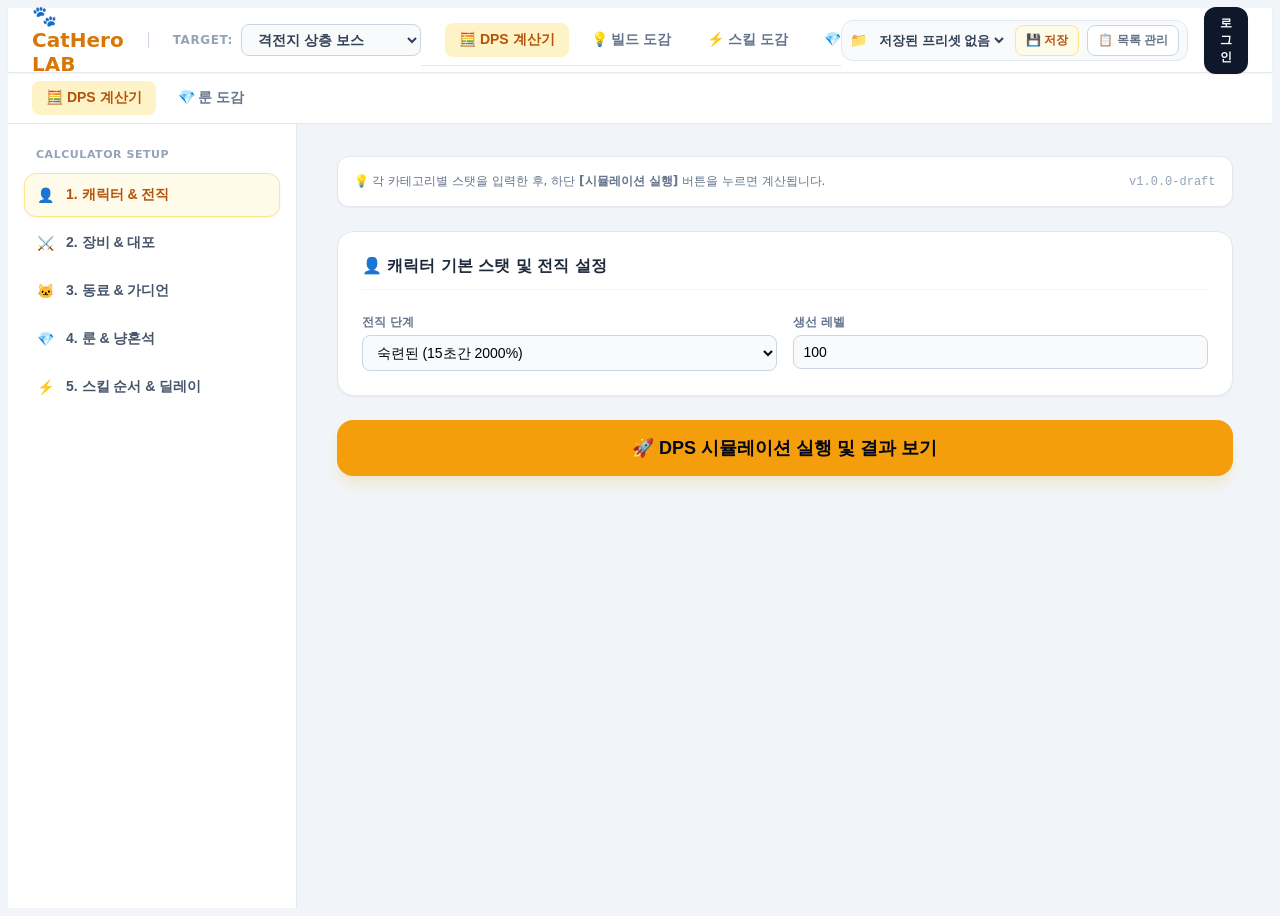
==== main.html @ ec3896c7 "first commit" ====
<!DOCTYPE html>
<html lang="ko">

<head>
    <meta charset="UTF-8">
    <meta name="viewport" content="width=device-width, initial-scale=1.0">
    <title>CatHero LAB - DPS & Build Calculator</title>

    <!-- 외부 커스텀 CSS 연결 -->
    <link rel="stylesheet" href="css/main.css">
</head>

<body class="app-container">

    <!-- 1. 상단 헤더 (Header) -->
    <header class="header">
        <div class="logo-group">
            <div class="logo">
                🐾 CatHero LAB
            </div>
            <div class="divider"></div>

            <!-- 타깃 콘텐츠 글로벌 선택 -->
            <div class="target-select-group">
                <label for="global-target" class="target-label">Target:</label>
                <select id="global-target" class="target-select">
            <option value="upper_boss">격전지 상층 보스</option>
            <option value="cthulhu">길드전 크툴루 레이드</option>
            <option value="nocturne">녹턴의 시험</option>
            <option value="blood_nocturne">블러드녹턴 레이드</option>
            <option value="arena">아레나 (PVP)</option>
          </select>
            </div>
        </div>

        <!-- 상단 정보 페이지 탭 네비게이션 -->
        <nav class="info-nav-bar">
            <button class="info-nav-btn active" onclick="switchMainView('calculator')">🧮 DPS 계산기</button>
            <button class="info-nav-btn" onclick="switchMainView('builds')">💡 빌드
          도감</button>
            <button class="info-nav-btn" onclick="switchMainView('skills')">⚡ 스킬
          도감</button>
            <button class="info-nav-btn" onclick="switchMainView('runes')">💎 룬
          도감</button>
            <button class="info-nav-btn" onclick="switchMainView('contents')">⚔️ 콘텐츠
          공략</button>
        </nav>

        <!-- 헤더 우측 메뉴 (프리셋 퀵 컨트롤러 & 로그인) -->
        <div class="header-user-menu">
            <div class="preset-controller">
                <span class="preset-icon">📁</span>
                <select id="preset-quick-select" class="preset-select" onchange="applyPreset(this.value)">
            <!-- js/preset.js에 의해 동적으로 채워집니다 -->
          </select>

                <button type="button" class="btn-preset-action btn-preset-save" onclick="saveCurrentPreset()" title="현재 세팅을 선택된 슬롯에 덮어쓰기">
            💾 저장
          </button>
                <button type="button" class="btn-preset-action btn-preset-manage" onclick="togglePresetModal(true)" title="프리셋 목록 및 추가/삭제 관리">
            📋 목록 관리
          </button>
            </div>

            <button type="button" class="btn-login">로그인</button>
        </div>
    </header>

    <!-- 상단 메인 뷰 전환 탭 (헤더 바로 아래 추가) -->
    <nav class="info-nav-bar">
        <button type="button" id="gnb-calculator" class="info-nav-btn active" onclick="switchMainView('calculator')">
        🧮 DPS 계산기
      </button>
        <button type="button" id="gnb-runes" class="info-nav-btn" onclick="switchMainView('runes')">
        💎 룬 도감
      </button>
        <!-- 추후 스킬, 빌드 도감 등 추가 영역 -->
    </nav>

    <!-- 메인 레이아웃 (사이드바 + 콘텐츠) -->
    <div class="main-wrapper">

        <!-- 2. 좌측 사이드바 (Sidebar Menu) -->
        <aside class="sidebar">
            <div class="sidebar-title">Calculator Setup</div>

            <button onclick="switchTab('tab-character')" id="btn-tab-character" class="tab-btn active">
          <span>👤</span> 1. 캐릭터 & 전직
        </button>

            <button onclick="switchTab('tab-equipment')" id="btn-tab-equipment" class="tab-btn">
          <span>⚔️</span> 2. 장비 & 대포
        </button>

            <button onclick="switchTab('tab-companions')" id="btn-tab-companions" class="tab-btn">
          <span>🐱</span> 3. 동료 & 가디언
        </button>

            <button onclick="switchTab('tab-runes')" id="btn-tab-runes" class="tab-btn">
          <span>💎</span> 4. 룬 & 냥혼석
        </button>

            <button onclick="switchTab('tab-skills')" id="btn-tab-skills" class="tab-btn">
          <span>⚡</span> 5. 스킬 순서 & 딜레이
        </button>
        </aside>

        <!-- 3. 메인 작업 영역 (Main Content Area) -->
        <main class="content-area">
            <div class="content-container">

                <!-- 안내 문구 카드 -->
                <div class="info-card">
                    <span>💡 각 카테고리별 스탯을 입력한 후, 하단 <b>[시뮬레이션 실행]</b> 버튼을 누르면
              계산됩니다.</span>
                    <span class="info-version">v1.0.0-draft</span>
                </div>

                <!-- TAB 1: 캐릭터 & 전직 -->
                <section id="tab-character" class="tab-content">
                    <h2 class="section-title">
                        👤 캐릭터 기본 스탯 및 전직 설정
                    </h2>
                    <div class="form-grid">
                        <div>
                            <label class="form-label">전직 단계</label>
                            <select class="form-select">
                  <option value="novice">견습 (2초간 500%)</option>
                  <option value="normal">일반 (3초간 2000%)</option>
                  <option value="expert" selected>숙련된 (15초간 2000%)</option>
                </select>
                        </div>
                        <div>
                            <label class="form-label">생선 레벨</label>
                            <input type="number" value="100" class="form-input">
                        </div>
                    </div>
                </section>

                <!-- TAB 2: 장비 & 대포 (초기 숨김) -->
                <section id="tab-equipment" class="tab-content hidden">
                    <h2 class="section-title">
                        ⚔️ 장비 및 대포 세팅
                    </h2>
                    <div class="form-grid">
                        <div>
                            <label class="form-label">장착 대포 등급</label>
                            <select class="form-select">
                  <option value="mythic">신화 (+505%공격력 증폭)</option>
                  <option value="legend">전설 (+106%공격력 증폭)</option>
                  <option value="epic">에픽 (+41%공격력 증폭)</option>
                </select>
                        </div>
                        <div>
                            <label class="form-label">대포 서브옵션 3줄</label>
                            <input type="text" placeholder="예: 생선제작레벨, 동료피해" class="form-input">
                        </div>
                    </div>
                </section>

                <!-- TAB 3: 동료 & 가디언 (초기 숨김) -->
                <section id="tab-companions" class="tab-content hidden">
                    <h2 class="section-title">
                        🐱 동료, 탈것 및 가디언
                    </h2>
                    <p class="placeholder-text">동료 캐릭터 성급 및 가디언 버프 옵션 입력 창입니다.</p>
                </section>

                <!-- TAB 4: 룬 & 냥혼석 (초기 숨김) -->
                <section id="tab-runes" class="tab-content hidden">
                    <h2 class="section-title">
                        💎 메인/서브 룬 및 냥혼석
                    </h2>
                    <p class="placeholder-text">냥혼석 강점(1~10강) 및 슬롯별 스킬 옵션 설정 영역입니다.</p>
                </section>

                <!-- TAB 5: 스킬 순서 & 딜레이 (초기 숨김) -->
                <section id="tab-skills" class="tab-content hidden">
                    <h2 class="section-title">
                        ⚡ 스킬 순서 및 자동 스킬 딜레이
                    </h2>
                    <p class="placeholder-text">스킬 발동 순서 및 자동 스킬 딜레이(초) 설정 영역입니다.</p>
                </section>

                <!-- TAB: 룬 도감 (기존 tab-content들과 같은 위치에 추가) -->
                <section id="view-runes" class="tab-content hidden">
                    <div class="db-header">
                        <h2 class="section-title">💎 룬 도감 (Rune Database)</h2>
                        <p class="placeholder-text">메인/서브 룬의 등급별 효과 및 빌드별 추천 룬 정보를 확인하세요.
                        </p>
                    </div>

                    <!-- 룬 필터 컨트롤러 -->
                    <div class="db-filter-bar">
                        <!-- 메인/서브 구분 필터 -->
                        <div class="filter-group">
                            <button class="filter-btn active" onclick="filterRunes('type', 'all')">전체</button>
                            <button class="filter-btn" onclick="filterRunes('type', 'main')">메인 룬</button>
                            <button class="filter-btn" onclick="filterRunes('type', 'sub')">서브 룬</button>
                        </div>

                        <!-- 등급 필터 (커먼 ~ 초월) -->
                        <div class="filter-group">
                            <select id="rune-grade-filter" class="form-select" style="width: auto;" onchange="filterRunes('grade', this.value)">
                  <option value="all">모든 등급 보기</option>
                  <option value="common">커먼 (Common)</option>
                  <option value="uncommon">언커먼 (Uncommon)</option>
                  <option value="rare">레어 (Rare)</option>
                  <option value="epic">에픽 (Epic)</option>
                  <option value="legend">전설 (Legend)</option>
                  <option value="mythic">신화 (Mythic)</option>
                  <option value="transcendent">초월 (Transcendent)</option>
                </select>
                        </div>
                    </div>

                    <!-- 룬 카드 리스트 출력 영역 -->
                    <div id="rune-card-grid" class="rune-grid">
                        <!-- js/rune-db.js에 의해 동적으로 렌더링됩니다 -->
                    </div>
                </section>

                <!-- 하단 대형 시뮬레이션 버튼 -->
                <button class="btn-submit">
            🚀 DPS 시뮬레이션 실행 및 결과 보기
          </button>

            </div>
        </main>
    </div>

    <!-- 프리셋 목록 관리 모달 -->
    <div id="preset-modal" class="modal-backdrop hidden" onclick="if(event.target === this) togglePresetModal(false)">
        <div class="modal-card">
            <div class="modal-header">
                <h3 class="modal-title">📋 프리셋 목록 관리</h3>
                <button type="button" class="modal-close-btn" onclick="togglePresetModal(false)">✕</button>
            </div>

            <!-- 신규 프리셋 생성 입력바 -->
            <div class="preset-add-bar">
                <input type="text" id="preset-new-name" class="form-input" placeholder="새 프리셋 이름 입력 (예: PVP 전용)" />
                <button type="button" class="btn-preset-action btn-preset-save" onclick="createNewPresetFromInput()">
            ➕ 새 프리셋 추가
          </button>
            </div>

            <div class="modal-divider"></div>

            <!-- 프리셋 리스트 영역 -->
            <div id="preset-modal-list" class="preset-list"></div>
        </div>
    </div>

    <!-- 외부 자바스크립트 연결 -->
    <script src="js/main.js"></script>
    <script src="js/preset.js"></script>
</body>

</html>
---- css/main.css ----
@charset "UTF-8";

/* ==========================================================================
   1. 기본 설정 및 스크롤바
   ========================================================================== */
::-webkit-scrollbar {
  width: 6px;
}

::-webkit-scrollbar-thumb {
  background: #cbd5e1;
  border-radius: 4px;
}

.app-container {
  background-color: #f1f5f9;
  color: #1e293b;
  min-height: 100vh;
  display: flex;
  flex-direction: column;
  font-family: ui-sans-serif, system-ui, sans-serif;
  -webkit-font-smoothing: antialiased;
}

/* ==========================================================================
   2. 레이아웃 & 헤더 (Header)
   ========================================================================== */
.header {
  height: 4rem;
  background-color: #ffffff;
  border-bottom: 1px solid #e2e8f0;
  padding-left: 1.5rem;
  padding-right: 1.5rem;
  display: flex;
  align-items: center;
  justify-content: space-between;
  position: sticky;
  top: 0;
  z-index: 20;
  box-shadow: 0 1px 2px 0 rgba(0, 0, 0, 0.05);
}

.logo-group {
  display: flex;
  align-items: center;
  gap: 1.5rem;
}

.logo {
  font-size: 1.25rem;
  font-weight: 900;
  color: #d97706;
  display: flex;
  align-items: center;
  gap: 0.5rem;
  cursor: pointer;
}

.divider {
  height: 1rem;
  width: 1px;
  background-color: #cbd5e1;
}

.target-select-group {
  display: flex;
  align-items: center;
  gap: 0.5rem;
}

.target-label {
  font-size: 0.75rem;
  font-weight: 700;
  color: #94a3b8;
  text-transform: uppercase;
  letter-spacing: 0.05em;
}

.target-select {
  background-color: #f8fafc;
  border: 1px solid #cbd5e1;
  color: #334155;
  font-size: 0.875rem;
  font-weight: 600;
  border-radius: 0.5rem;
  padding: 0.375rem 0.75rem;
  outline: none;
}

.target-select:focus {
  box-shadow: 0 0 0 2px #f59e0b;
}

.header-user-menu {
  display: flex;
  align-items: center;
  gap: 1rem;
  font-size: 0.875rem;
  font-weight: 500;
}

.btn-login {
  background-color: #0f172a;
  color: #ffffff;
  padding: 0.5rem 1rem;
  border-radius: 0.75rem;
  font-size: 0.75rem;
  font-weight: 700;
  box-shadow: 0 1px 2px 0 rgba(0, 0, 0, 0.05);
  transition: background-color 0.15s ease;
  border: none;
  cursor: pointer;
}

.btn-login:hover {
  background-color: #1e293b;
}

/* ==========================================================================
   3. 프리셋 컨트롤러 & 모달 스타일
   ========================================================================== */
.preset-controller {
  display: flex;
  align-items: center;
  gap: 0.5rem;
  background-color: #f8fafc;
  padding: 0.25rem 0.5rem;
  border-radius: 0.75rem;
  border: 1px solid #e2e8f0;
}

.preset-icon {
  font-size: 0.875rem;
}

.preset-select {
  background: transparent;
  border: none;
  font-size: 0.8125rem;
  font-weight: 700;
  color: #334155;
  outline: none;
  cursor: pointer;
}

.btn-preset-action {
  display: flex;
  align-items: center;
  justify-content: center;
  padding: 0.375rem 0.625rem;
  border-radius: 0.5rem;
  font-size: 0.75rem;
  font-weight: 700;
  border: none;
  cursor: pointer;
  transition: all 0.15s ease;
  white-space: nowrap;
}

.btn-preset-save {
  background-color: #fffbeb;
  color: #b45309;
  border: 1px solid #fde68a;
}

.btn-preset-save:hover {
  background-color: #fef3c7;
}

.btn-preset-manage {
  background-color: #ffffff;
  color: #64748b;
  border: 1px solid #cbd5e1;
}

.btn-preset-manage:hover {
  background-color: #f1f5f9;
  color: #0f172a;
}

.modal-backdrop {
  position: fixed;
  inset: 0;
  background-color: rgba(15, 23, 42, 0.5);
  backdrop-filter: blur(4px);
  display: flex;
  align-items: center;
  justify-content: center;
  z-index: 50;
}

.modal-backdrop.hidden {
  display: none !important;
}

.modal-card {
  background-color: #ffffff;
  border-radius: 1.25rem;
  padding: 1.5rem;
  width: 100%;
  max-width: 28rem;
  box-shadow: 0 20px 25px -5px rgba(0, 0, 0, 0.1);
  display: flex;
  flex-direction: column;
  gap: 1rem;
}

.modal-header {
  display: flex;
  justify-content: space-between;
  align-items: center;
}

.modal-title {
  font-size: 1.125rem;
  font-weight: 800;
  color: #0f172a;
  margin: 0;
}

.modal-close-btn {
  background: none;
  border: none;
  font-size: 1.25rem;
  cursor: pointer;
  color: #64748b;
}

.modal-close-btn:hover {
  color: #0f172a;
}

.preset-add-bar {
  display: flex;
  gap: 0.5rem;
  align-items: center;
}

.modal-divider {
  height: 1px;
  background-color: #e2e8f0;
}

.preset-list {
  display: flex;
  flex-direction: column;
  gap: 0.5rem;
  max-height: 18rem;
  overflow-y: auto;
}

.preset-item {
  display: flex;
  align-items: center;
  justify-content: space-between;
  padding: 0.75rem 1rem;
  background-color: #f8fafc;
  border: 1px solid #e2e8f0;
  border-radius: 0.75rem;
  transition: border-color 0.15s ease;
}

.preset-item:hover {
  border-color: #f59e0b;
}

.preset-item-info {
  display: flex;
  flex-direction: column;
}

.preset-item-name {
  font-size: 0.875rem;
  font-weight: 700;
  color: #1e293b;
}

.preset-item-date {
  font-size: 0.6875rem;
  color: #94a3b8;
}

/* ==========================================================================
   4. 메인 바디 & 사이드바 (Sidebar)
   ========================================================================== */
.main-wrapper {
  display: flex;
  flex: 1 1 0%;
}

.sidebar {
  width: 16rem;
  background-color: #ffffff;
  border-right: 1px solid #e2e8f0;
  padding: 1rem;
  display: flex;
  flex-direction: column;
  gap: 0.25rem;
  flex-shrink: 0;
}

.sidebar-title {
  font-size: 11px;
  font-weight: 700;
  color: #94a3b8;
  padding-left: 0.75rem;
  padding-right: 0.75rem;
  margin-top: 0.5rem;
  margin-bottom: 0.5rem;
  text-transform: uppercase;
  letter-spacing: 0.05em;
}

.tab-btn {
  display: flex;
  align-items: center;
  gap: 0.75rem;
  padding: 0.75rem;
  border-radius: 0.75rem;
  font-weight: 600;
  font-size: 0.875rem;
  transition: all 0.15s ease;
  color: #475569;
  text-align: left;
  background: none;
  border: 1px solid transparent;
  cursor: pointer;
}

.tab-btn:hover {
  background-color: #f8fafc;
  color: #0f172a;
}

.tab-btn.active {
  background-color: #fffbeb;
  color: #b45309;
  border: 1px solid #fde68a;
  box-shadow: 0 1px 2px 0 rgba(0, 0, 0, 0.05);
}

/* ==========================================================================
   5. 메인 콘텐츠 영역 (Main Content)
   ========================================================================== */
.content-area {
  flex: 1 1 0%;
  padding: 2rem;
  overflow-y: auto;
}

.content-container {
  max-width: 56rem;
  margin-left: auto;
  margin-right: auto;
  display: flex;
  flex-direction: column;
  gap: 1.5rem;
}

.info-card {
  background-color: #ffffff;
  padding: 1rem;
  border-radius: 0.75rem;
  border: 1px solid #e2e8f0;
  box-shadow: 0 1px 2px 0 rgba(0, 0, 0, 0.05);
  font-size: 0.75rem;
  color: #64748b;
  display: flex;
  justify-content: space-between;
  align-items: center;
}

.info-version {
  font-family: ui-monospace, SFMono-Regular, monospace;
  color: #94a3b8;
}

.tab-content {
  background-color: #ffffff;
  padding: 1.5rem;
  border-radius: 1rem;
  border: 1px solid #e2e8f0;
  box-shadow: 0 1px 2px 0 rgba(0, 0, 0, 0.05);
  display: flex;
  flex-direction: column;
  gap: 1.5rem;
}

.tab-content.hidden {
  display: none !important;
}

.section-title {
  font-size: 1rem;
  font-weight: 700;
  color: #1e293b;
  padding-bottom: 0.75rem;
  border-bottom: 1px solid #f1f5f9;
  display: flex;
  align-items: center;
  gap: 0.5rem;
  margin: 0;
}

.form-grid {
  display: grid;
  grid-template-columns: repeat(2, minmax(0, 1fr));
  gap: 1rem;
}

.form-label {
  display: block;
  font-size: 0.75rem;
  font-weight: 700;
  color: #64748b;
  margin-bottom: 0.25rem;
}

.form-input, .form-select {
  width: 100%;
  border: 1px solid #cbd5e1;
  border-radius: 0.5rem;
  padding: 0.5rem 0.625rem;
  background-color: #f8fafc;
  font-size: 0.875rem;
  outline: none;
  box-sizing: border-box;
}

.form-input:focus, .form-select:focus {
  box-shadow: 0 0 0 2px #f59e0b;
}

.placeholder-text {
  font-size: 0.75rem;
  color: #94a3b8;
}

/* ==========================================================================
   6. 하단 버튼
   ========================================================================== */
.btn-submit {
  width: 100%;
  padding-top: 1rem;
  padding-bottom: 1rem;
  background-color: #f59e0b;
  color: #020617;
  font-weight: 900;
  font-size: 1.125rem;
  border-radius: 1rem;
  box-shadow: 0 10px 15px -3px rgba(245, 158, 11, 0.2);
  transition: all 0.15s ease;
  display: flex;
  align-items: center;
  justify-content: center;
  gap: 0.5rem;
  border: none;
  cursor: pointer;
}

.btn-submit:hover {
  background-color: #d97706;
}

.btn-submit:active {
  transform: scale(0.99);
}

/* 정보 페이지 전용 네비게이션 바 */
.info-nav-bar {
  display: flex;
  gap: 0.5rem;
  background-color: #ffffff;
  padding: 0.5rem 1.5rem;
  border-bottom: 1px solid #e2e8f0;
  overflow-x: auto;
}

.info-nav-btn {
  background: none;
  border: none;
  padding: 0.5rem 0.875rem;
  font-size: 0.875rem;
  font-weight: 700;
  color: #64748b;
  border-radius: 0.5rem;
  cursor: pointer;
  white-space: nowrap;
  transition: all 0.15s ease;
}

.info-nav-btn:hover {
  background-color: #f1f5f9;
  color: #0f172a;
}

.info-nav-btn.active {
  background-color: #fef3c7;
  color: #b45309;
}

/* 도감 카드 그리드 레이아웃 */
.info-card-grid {
  display: grid;
  grid-template-columns: repeat(auto-fill, minmax(240px, 1fr));
  gap: 1rem;
}

.info-db-card {
  background: #ffffff;
  border: 1px solid #e2e8f0;
  border-radius: 0.75rem;
  padding: 1rem;
  display: flex;
  flex-direction: column;
  gap: 0.5rem;
}

/* ==========================================================================
   룬 도감 (Rune DB) 전용 스타일
   ========================================================================== */
.db-filter-bar {
  display: flex;
  justify-content: space-between;
  align-items: center;
  flex-wrap: wrap;
  gap: 0.75rem;
  background-color: #f8fafc;
  padding: 0.75rem 1rem;
  border-radius: 0.75rem;
  border: 1px solid #e2e8f0;
}

.filter-group {
  display: flex;
  gap: 0.375rem;
}

.filter-btn {
  background-color: #ffffff;
  border: 1px solid #cbd5e1;
  color: #475569;
  font-size: 0.75rem;
  font-weight: 700;
  padding: 0.375rem 0.75rem;
  border-radius: 0.5rem;
  cursor: pointer;
  transition: all 0.15s ease;
}

.filter-btn:hover {
  background-color: #f1f5f9;
}

.filter-btn.active {
  background-color: #0f172a;
  color: #ffffff;
  border-color: #0f172a;
}

.rune-grid {
  display: grid;
  grid-template-columns: repeat(auto-fill, minmax(260px, 1fr));
  gap: 1rem;
}

.rune-card {
  background: #ffffff;
  border: 1px solid #e2e8f0;
  border-radius: 1rem;
  padding: 1rem;
  display: flex;
  flex-direction: column;
  gap: 0.75rem;
  box-shadow: 0 1px 2px 0 rgba(0, 0, 0, 0.05);
  position: relative;
  overflow: hidden;
}

.rune-badge-group {
  display: flex;
  gap: 0.375rem;
  align-items: center;
}

.rune-type-badge {
  font-size: 0.6875rem;
  font-weight: 800;
  padding: 0.125rem 0.5rem;
  border-radius: 0.375rem;
  background-color: #e2e8f0;
  color: #334155;
}

/* 룬 등급별 배지 스타일 */
.grade-common { background-color: #94a3b8; color: #fff; }
.grade-uncommon { background-color: #22c55e; color: #fff; }
.grade-rare { background-color: #3b82f6; color: #fff; }
.grade-epic { background-color: #a855f7; color: #fff; }
.grade-legend { background-color: #f59e0b; color: #fff; }
.grade-mythic { background-color: #ef4444; color: #fff; }
/* 초월 등급: 오로라 스타일 그래디언트 */
.grade-transcendent {
  background: linear-gradient(135deg, #7c3aed 0%, #db2777 50%, #f59e0b 100%);
  color: #fff;
  font-weight: 900;
  text-shadow: 0 1px 2px rgba(0,0,0,0.3);
}

.rune-card-title {
  font-size: 0.9375rem;
  font-weight: 800;
  color: #0f172a;
}

.rune-card-desc {
  font-size: 0.75rem;
  color: #64748b;
  line-height: 1.4;
}
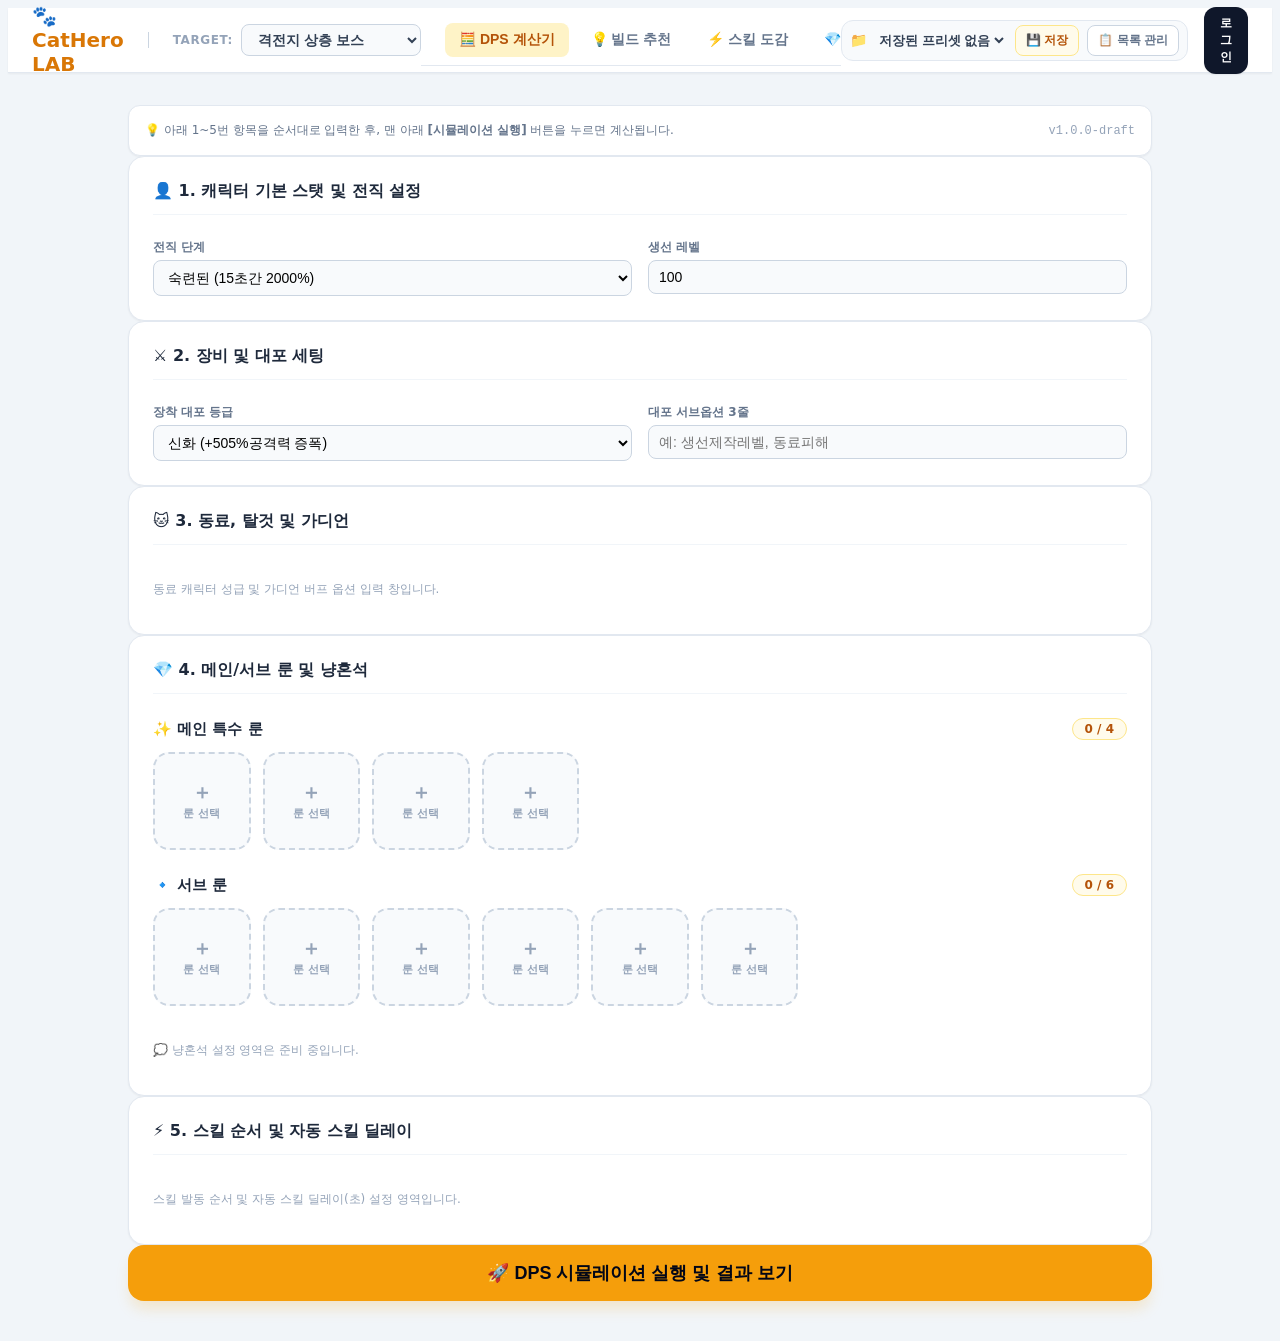
==== commit c7a60b74: "rune part-book-completed" ====
--- a/main.html
+++ b/main.html
@@ -8,6 +8,7 @@
 
     <!-- 외부 커스텀 CSS 연결 -->
     <link rel="stylesheet" href="css/main.css">
+    <link rel="stylesheet" href="css/components.css">
 </head>
 
 <body class="app-container">
@@ -24,26 +25,22 @@
             <div class="target-select-group">
                 <label for="global-target" class="target-label">Target:</label>
                 <select id="global-target" class="target-select">
-            <option value="upper_boss">격전지 상층 보스</option>
-            <option value="cthulhu">길드전 크툴루 레이드</option>
-            <option value="nocturne">녹턴의 시험</option>
-            <option value="blood_nocturne">블러드녹턴 레이드</option>
-            <option value="arena">아레나 (PVP)</option>
-          </select>
+                    <option value="upper_boss">격전지 상층 보스</option>
+                    <option value="cthulhu">길드전 크툴루 레이드</option>
+                    <option value="nocturne">녹턴의 시험</option>
+                    <option value="blood_nocturne">블러드녹턴 레이드</option>
+                    <option value="arena">아레나 (PVP)</option>
+                </select>
             </div>
         </div>
 
         <!-- 상단 정보 페이지 탭 네비게이션 -->
         <nav class="info-nav-bar">
-            <button class="info-nav-btn active" onclick="switchMainView('calculator')">🧮 DPS 계산기</button>
-            <button class="info-nav-btn" onclick="switchMainView('builds')">💡 빌드
-          도감</button>
-            <button class="info-nav-btn" onclick="switchMainView('skills')">⚡ 스킬
-          도감</button>
-            <button class="info-nav-btn" onclick="switchMainView('runes')">💎 룬
-          도감</button>
-            <button class="info-nav-btn" onclick="switchMainView('contents')">⚔️ 콘텐츠
-          공략</button>
+            <button type="button" id="gnb-calculator" class="info-nav-btn active" onclick="switchMainView('calculator')">🧮 DPS 계산기</button>
+            <button type="button" id="gnb-builds" class="info-nav-btn" onclick="switchMainView('builds')">💡 빌드 추천</button>
+            <button type="button" id="gnb-skills" class="info-nav-btn" onclick="switchMainView('skills')">⚡ 스킬 도감</button>
+            <button type="button" id="gnb-runes" class="info-nav-btn" onclick="switchMainView('runes')">💎 룬 도감</button>
+            <button type="button" id="gnb-contents" class="info-nav-btn" onclick="switchMainView('contents')">⚔️ 콘텐츠 공략</button>
         </nav>
 
         <!-- 헤더 우측 메뉴 (프리셋 퀵 컨트롤러 & 로그인) -->
@@ -51,143 +48,158 @@
             <div class="preset-controller">
                 <span class="preset-icon">📁</span>
                 <select id="preset-quick-select" class="preset-select" onchange="applyPreset(this.value)">
-            <!-- js/preset.js에 의해 동적으로 채워집니다 -->
-          </select>
+                    <!-- js/preset.js에 의해 동적으로 채워집니다 -->
+                </select>
 
                 <button type="button" class="btn-preset-action btn-preset-save" onclick="saveCurrentPreset()" title="현재 세팅을 선택된 슬롯에 덮어쓰기">
-            💾 저장
-          </button>
+                    💾 저장
+                </button>
                 <button type="button" class="btn-preset-action btn-preset-manage" onclick="togglePresetModal(true)" title="프리셋 목록 및 추가/삭제 관리">
-            📋 목록 관리
-          </button>
+                    📋 목록 관리
+                </button>
             </div>
 
             <button type="button" class="btn-login">로그인</button>
         </div>
     </header>
 
-    <!-- 상단 메인 뷰 전환 탭 (헤더 바로 아래 추가) -->
-    <nav class="info-nav-bar">
-        <button type="button" id="gnb-calculator" class="info-nav-btn active" onclick="switchMainView('calculator')">
-        🧮 DPS 계산기
-      </button>
-        <button type="button" id="gnb-runes" class="info-nav-btn" onclick="switchMainView('runes')">
-        💎 룬 도감
-      </button>
-        <!-- 추후 스킬, 빌드 도감 등 추가 영역 -->
-    </nav>
-
-    <!-- 메인 레이아웃 (사이드바 + 콘텐츠) -->
+    <!-- 메인 레이아웃 -->
     <div class="main-wrapper">
 
-        <!-- 2. 좌측 사이드바 (Sidebar Menu) -->
-        <aside class="sidebar">
-            <div class="sidebar-title">Calculator Setup</div>
-
-            <button onclick="switchTab('tab-character')" id="btn-tab-character" class="tab-btn active">
-          <span>👤</span> 1. 캐릭터 & 전직
-        </button>
-
-            <button onclick="switchTab('tab-equipment')" id="btn-tab-equipment" class="tab-btn">
-          <span>⚔️</span> 2. 장비 & 대포
-        </button>
-
-            <button onclick="switchTab('tab-companions')" id="btn-tab-companions" class="tab-btn">
-          <span>🐱</span> 3. 동료 & 가디언
-        </button>
-
-            <button onclick="switchTab('tab-runes')" id="btn-tab-runes" class="tab-btn">
-          <span>💎</span> 4. 룬 & 냥혼석
-        </button>
-
-            <button onclick="switchTab('tab-skills')" id="btn-tab-skills" class="tab-btn">
-          <span>⚡</span> 5. 스킬 순서 & 딜레이
-        </button>
-        </aside>
-
-        <!-- 3. 메인 작업 영역 (Main Content Area) -->
+        <!-- 메인 작업 영역 (Main Content Area) -->
         <main class="content-area">
             <div class="content-container">
 
-                <!-- 안내 문구 카드 -->
-                <div class="info-card">
-                    <span>💡 각 카테고리별 스탯을 입력한 후, 하단 <b>[시뮬레이션 실행]</b> 버튼을 누르면
-              계산됩니다.</span>
-                    <span class="info-version">v1.0.0-draft</span>
+                <div id="view-calculator">
+                    <!-- 안내 문구 카드 -->
+                    <div class="info-card">
+                        <span>💡 아래 1~5번 항목을 순서대로 입력한 후, 맨 아래 <b>[시뮬레이션 실행]</b> 버튼을 누르면 계산됩니다.</span>
+                        <span class="info-version">v1.0.0-draft</span>
+                    </div>
+
+                    <!-- 섹션 빠른 이동 네비게이션 (사이드바 대신) -->
+
+                    <!-- TAB 1: 캐릭터 & 전직 -->
+                    <section id="tab-character" class="tab-content">
+                        <h2 class="section-title">
+                            👤 1. 캐릭터 기본 스탯 및 전직 설정
+                        </h2>
+                        <div class="form-grid">
+                            <div>
+                                <label class="form-label">전직 단계</label>
+                                <select class="form-select">
+                                <option value="novice">견습 (2초간 500%)</option>
+                                <option value="normal">일반 (3초간 2000%)</option>
+                                <option value="expert" selected>숙련된 (15초간 2000%)</option>
+                            </select>
+                            </div>
+                            <div>
+                                <label class="form-label">생선 레벨</label>
+                                <input type="number" value="100" class="form-input">
+                            </div>
+                        </div>
+                    </section>
+
+                    <!-- TAB 2: 장비 & 대포 (초기 숨김) -->
+                    <section id="tab-equipment" class="tab-content">
+                        <h2 class="section-title">
+                            ⚔️ 2. 장비 및 대포 세팅
+                        </h2>
+                        <div class="form-grid">
+                            <div>
+                                <label class="form-label">장착 대포 등급</label>
+                                <select class="form-select">
+                                <option value="mythic">신화 (+505%공격력 증폭)</option>
+                                <option value="legend">전설 (+106%공격력 증폭)</option>
+                                <option value="epic">에픽 (+41%공격력 증폭)</option>
+                            </select>
+                            </div>
+                            <div>
+                                <label class="form-label">대포 서브옵션 3줄</label>
+                                <input type="text" placeholder="예: 생선제작레벨, 동료피해" class="form-input">
+                            </div>
+                        </div>
+                    </section>
+
+                    <!-- TAB 3: 동료 & 가디언 (초기 숨김) -->
+                    <section id="tab-companions" class="tab-content">
+                        <h2 class="section-title">
+                            🐱 3. 동료, 탈것 및 가디언
+                        </h2>
+                        <p class="placeholder-text">동료 캐릭터 성급 및 가디언 버프 옵션 입력 창입니다.</p>
+                    </section>
+
+                    <!-- TAB 4: 룬 & 냥혼석 (초기 숨김) -->
+                    <section id="tab-runes" class="tab-content">
+                        <h2 class="section-title">
+                            💎 4. 메인/서브 룬 및 냥혼석
+                        </h2>
+
+                        <!-- 메인(특수) 룬 장착 슬롯 (최대 4개) -->
+                        <div class="equip-block">
+                            <div class="equip-block-head">
+                                <span class="equip-block-title">✨ 메인 특수 룬</span>
+                                <span class="equip-count-badge" id="main-rune-count-badge">0 / 4</span>
+                            </div>
+                            <div id="main-rune-slot-grid" class="equip-slot-grid">
+                                <!-- js/rune-equip.js가 슬롯 4개를 렌더링합니다 -->
+                            </div>
+                        </div>
+
+                        <!-- 서브 룬 장착 슬롯 (최대 6개) -->
+                        <div class="equip-block">
+                            <div class="equip-block-head">
+                                <span class="equip-block-title">🔹 서브 룬</span>
+                                <span class="equip-count-badge" id="sub-rune-count-badge">0 / 6</span>
+                            </div>
+                            <div id="sub-rune-slot-grid" class="equip-slot-grid">
+                                <!-- js/rune-equip.js가 슬롯 6개를 렌더링합니다 -->
+                            </div>
+                        </div>
+
+                        <p class="placeholder-text">💭 냥혼석 설정 영역은 준비 중입니다.</p>
+                    </section>
+
+                    <!-- 룬 선택 피커 모달 -->
+                    <div id="rune-picker-modal" class="modal-backdrop hidden" onclick="if(event.target === this) closeRunePicker()">
+                        <div class="modal-card rune-picker-card">
+                            <div class="modal-header">
+                                <h3 class="modal-title" id="rune-picker-title">룬 선택</h3>
+                                <button type="button" class="modal-close-btn" onclick="closeRunePicker()">✕</button>
+                            </div>
+
+                            <div class="db-filter-bar">
+                                <div class="filter-group" id="rune-picker-grade-filter">
+                                    <!-- js/rune-equip.js가 등급 버튼을 채웁니다 -->
+                                </div>
+                            </div>
+
+                            <div id="rune-picker-grid" class="rune-grid rune-picker-grid">
+                                <!-- js/rune-equip.js가 선택 가능한 룬 목록을 렌더링합니다 -->
+                            </div>
+                        </div>
+                    </div>
+
+                    <!-- TAB 5: 스킬 순서 & 딜레이 (초기 숨김) -->
+                    <section id="tab-skills" class="tab-content">
+                        <h2 class="section-title">
+                            ⚡ 5. 스킬 순서 및 자동 스킬 딜레이
+                        </h2>
+                        <p class="placeholder-text">스킬 발동 순서 및 자동 스킬 딜레이(초) 설정 영역입니다.</p>
+                    </section>
+
+                    <!-- 하단 대형 시뮬레이션 버튼 -->
+                    <button class="btn-submit">
+                    🚀 DPS 시뮬레이션 실행 및 결과 보기
+                </button>
                 </div>
-
-                <!-- TAB 1: 캐릭터 & 전직 -->
-                <section id="tab-character" class="tab-content">
-                    <h2 class="section-title">
-                        👤 캐릭터 기본 스탯 및 전직 설정
-                    </h2>
-                    <div class="form-grid">
-                        <div>
-                            <label class="form-label">전직 단계</label>
-                            <select class="form-select">
-                  <option value="novice">견습 (2초간 500%)</option>
-                  <option value="normal">일반 (3초간 2000%)</option>
-                  <option value="expert" selected>숙련된 (15초간 2000%)</option>
-                </select>
-                        </div>
-                        <div>
-                            <label class="form-label">생선 레벨</label>
-                            <input type="number" value="100" class="form-input">
-                        </div>
-                    </div>
-                </section>
-
-                <!-- TAB 2: 장비 & 대포 (초기 숨김) -->
-                <section id="tab-equipment" class="tab-content hidden">
-                    <h2 class="section-title">
-                        ⚔️ 장비 및 대포 세팅
-                    </h2>
-                    <div class="form-grid">
-                        <div>
-                            <label class="form-label">장착 대포 등급</label>
-                            <select class="form-select">
-                  <option value="mythic">신화 (+505%공격력 증폭)</option>
-                  <option value="legend">전설 (+106%공격력 증폭)</option>
-                  <option value="epic">에픽 (+41%공격력 증폭)</option>
-                </select>
-                        </div>
-                        <div>
-                            <label class="form-label">대포 서브옵션 3줄</label>
-                            <input type="text" placeholder="예: 생선제작레벨, 동료피해" class="form-input">
-                        </div>
-                    </div>
-                </section>
-
-                <!-- TAB 3: 동료 & 가디언 (초기 숨김) -->
-                <section id="tab-companions" class="tab-content hidden">
-                    <h2 class="section-title">
-                        🐱 동료, 탈것 및 가디언
-                    </h2>
-                    <p class="placeholder-text">동료 캐릭터 성급 및 가디언 버프 옵션 입력 창입니다.</p>
-                </section>
-
-                <!-- TAB 4: 룬 & 냥혼석 (초기 숨김) -->
-                <section id="tab-runes" class="tab-content hidden">
-                    <h2 class="section-title">
-                        💎 메인/서브 룬 및 냥혼석
-                    </h2>
-                    <p class="placeholder-text">냥혼석 강점(1~10강) 및 슬롯별 스킬 옵션 설정 영역입니다.</p>
-                </section>
-
-                <!-- TAB 5: 스킬 순서 & 딜레이 (초기 숨김) -->
-                <section id="tab-skills" class="tab-content hidden">
-                    <h2 class="section-title">
-                        ⚡ 스킬 순서 및 자동 스킬 딜레이
-                    </h2>
-                    <p class="placeholder-text">스킬 발동 순서 및 자동 스킬 딜레이(초) 설정 영역입니다.</p>
-                </section>
-
-                <!-- TAB: 룬 도감 (기존 tab-content들과 같은 위치에 추가) -->
+                <!-- /view-calculator -->
+
+                <!-- 룬 도감 뷰 -->
                 <section id="view-runes" class="tab-content hidden">
                     <div class="db-header">
                         <h2 class="section-title">💎 룬 도감 (Rune Database)</h2>
-                        <p class="placeholder-text">메인/서브 룬의 등급별 효과 및 빌드별 추천 룬 정보를 확인하세요.
-                        </p>
+                        <p class="placeholder-text">메인/서브 룬의 등급별 효과 및 빌드별 추천 룬 정보를 확인하세요.</p>
                     </div>
 
                     <!-- 룬 필터 컨트롤러 -->
@@ -202,28 +214,56 @@
                         <!-- 등급 필터 (커먼 ~ 초월) -->
                         <div class="filter-group">
                             <select id="rune-grade-filter" class="form-select" style="width: auto;" onchange="filterRunes('grade', this.value)">
-                  <option value="all">모든 등급 보기</option>
-                  <option value="common">커먼 (Common)</option>
-                  <option value="uncommon">언커먼 (Uncommon)</option>
-                  <option value="rare">레어 (Rare)</option>
-                  <option value="epic">에픽 (Epic)</option>
-                  <option value="legend">전설 (Legend)</option>
-                  <option value="mythic">신화 (Mythic)</option>
-                  <option value="transcendent">초월 (Transcendent)</option>
-                </select>
-                        </div>
-                    </div>
-
-                    <!-- 룬 카드 리스트 출력 영역 -->
+                                <option value="all">모든 등급 보기</option>
+                                <option value="uncommon">언커먼 (Uncommon)</option>
+                                <option value="rare">레어 (Rare)</option>
+                                <option value="epic">에픽 (Epic)</option>
+                                <option value="legendary">전설 (Legendary)</option>
+                                <option value="mythic">신화 (Mythic)</option>
+                                <option value="ascension">초월 (Ascension)</option>
+                            </select>
+                        </div>
+                    </div>
+
+                    <!-- [수정] 룬 카드 리스트 출력 영역 -->
                     <div id="rune-card-grid" class="rune-grid">
-                        <!-- js/rune-db.js에 의해 동적으로 렌더링됩니다 -->
+                        <!-- js/rune.js 및 fetcher.js에 의해 동적으로 렌더링됩니다 -->
                     </div>
                 </section>
 
-                <!-- 하단 대형 시뮬레이션 버튼 -->
-                <button class="btn-submit">
-            🚀 DPS 시뮬레이션 실행 및 결과 보기
-          </button>
+                <!-- 빌드 추천 뷰 -->
+                <section id="view-builds" class="tab-content hidden">
+                    <div class="db-header">
+                        <h2 class="section-title">💡 빌드 및 스킬세팅 추천</h2>
+                        <p class="placeholder-text">콘텐츠(타겟)별로 추천하는 메인/서브 룬 구성과 스킬 세팅을 확인하세요.</p>
+                    </div>
+
+                    <div class="db-filter-bar">
+                        <div class="filter-group" id="build-target-filter">
+                            <!-- js/builds.js 가 동적으로 채웁니다 (헤더의 Target 목록과 동일) -->
+                        </div>
+                    </div>
+
+                    <div id="build-recommend-body">
+                        <!-- js/builds.js에 의해 동적으로 렌더링됩니다 -->
+                    </div>
+                </section>
+
+                <!-- 스킬 도감 뷰 (준비 중) -->
+                <section id="view-skills" class="tab-content hidden">
+                    <div class="db-header">
+                        <h2 class="section-title">⚡ 스킬 도감</h2>
+                    </div>
+                    <div class="coming-soon-card">🚧 스킬 도감은 준비 중입니다.</div>
+                </section>
+
+                <!-- 콘텐츠 공략 뷰 (준비 중) -->
+                <section id="view-contents" class="tab-content hidden">
+                    <div class="db-header">
+                        <h2 class="section-title">⚔️ 콘텐츠 공략</h2>
+                    </div>
+                    <div class="coming-soon-card">🚧 콘텐츠 공략은 준비 중입니다.</div>
+                </section>
 
             </div>
         </main>
@@ -241,8 +281,8 @@
             <div class="preset-add-bar">
                 <input type="text" id="preset-new-name" class="form-input" placeholder="새 프리셋 이름 입력 (예: PVP 전용)" />
                 <button type="button" class="btn-preset-action btn-preset-save" onclick="createNewPresetFromInput()">
-            ➕ 새 프리셋 추가
-          </button>
+                    ➕ 새 프리셋 추가
+                </button>
             </div>
 
             <div class="modal-divider"></div>
@@ -252,9 +292,32 @@
         </div>
     </div>
 
-    <!-- 외부 자바스크립트 연결 -->
+    <!-- 룬 상세정보 모달 (룬 도감 카드 클릭 시 표시) -->
+    <div id="rune-detail-modal" class="modal-backdrop hidden" onclick="if(event.target === this) closeRuneModal()">
+        <div class="modal-card rune-modal-card">
+            <button type="button" class="modal-close-btn rune-modal-close" onclick="closeRuneModal()">✕</button>
+
+            <button type="button" class="rune-modal-arrow rune-modal-arrow-left" id="rune-modal-prev" onclick="navigateRuneModal(-1)" title="이전 룬 (←)">
+                ◀
+            </button>
+            <button type="button" class="rune-modal-arrow rune-modal-arrow-right" id="rune-modal-next" onclick="navigateRuneModal(1)" title="다음 룬 (→)">
+                ▶
+            </button>
+
+            <div id="rune-modal-body" class="rune-modal-body">
+                <!-- js/rune.js의 openRuneModal()에 의해 동적으로 채워집니다 -->
+            </div>
+        </div>
+    </div>
+
+    <!-- 외부 자바스크립트 연결 (순서 준수) -->
+    <script src="js/state.js"></script>
+    <script src="js/fetcher.js"></script>
+    <script src="js/rune.js"></script>
+    <script src="js/rune-equip.js"></script>
+    <script src="js/builds.js"></script>
+    <script src="js/preset.js"></script>
     <script src="js/main.js"></script>
-    <script src="js/preset.js"></script>
 </body>
 
 </html>
--- a/css/main.css
+++ b/css/main.css
@@ -3,618 +3,1711 @@
 /* ==========================================================================
    1. 기본 설정 및 스크롤바
    ========================================================================== */
+
+html {
+    scroll-behavior: smooth;
+}
+
 ::-webkit-scrollbar {
-  width: 6px;
+    width: 6px;
 }
 
 ::-webkit-scrollbar-thumb {
-  background: #cbd5e1;
-  border-radius: 4px;
+    background: #cbd5e1;
+    border-radius: 4px;
 }
 
 .app-container {
-  background-color: #f1f5f9;
-  color: #1e293b;
-  min-height: 100vh;
-  display: flex;
-  flex-direction: column;
-  font-family: ui-sans-serif, system-ui, sans-serif;
-  -webkit-font-smoothing: antialiased;
-}
+    background-color: #f1f5f9;
+    color: #1e293b;
+    min-height: 100vh;
+    display: flex;
+    flex-direction: column;
+    font-family: ui-sans-serif, system-ui, sans-serif;
+    -webkit-font-smoothing: antialiased;
+}
+
 
 /* ==========================================================================
    2. 레이아웃 & 헤더 (Header)
    ========================================================================== */
+
 .header {
-  height: 4rem;
-  background-color: #ffffff;
-  border-bottom: 1px solid #e2e8f0;
-  padding-left: 1.5rem;
-  padding-right: 1.5rem;
-  display: flex;
-  align-items: center;
-  justify-content: space-between;
-  position: sticky;
-  top: 0;
-  z-index: 20;
-  box-shadow: 0 1px 2px 0 rgba(0, 0, 0, 0.05);
+    height: 4rem;
+    background-color: #ffffff;
+    border-bottom: 1px solid #e2e8f0;
+    padding-left: 1.5rem;
+    padding-right: 1.5rem;
+    display: flex;
+    align-items: center;
+    justify-content: space-between;
+    position: sticky;
+    top: 0;
+    z-index: 20;
+    box-shadow: 0 1px 2px 0 rgba(0, 0, 0, 0.05);
 }
 
 .logo-group {
-  display: flex;
-  align-items: center;
-  gap: 1.5rem;
+    display: flex;
+    align-items: center;
+    gap: 1.5rem;
 }
 
 .logo {
-  font-size: 1.25rem;
-  font-weight: 900;
-  color: #d97706;
-  display: flex;
-  align-items: center;
-  gap: 0.5rem;
-  cursor: pointer;
+    font-size: 1.25rem;
+    font-weight: 900;
+    color: #d97706;
+    display: flex;
+    align-items: center;
+    gap: 0.5rem;
+    cursor: pointer;
 }
 
 .divider {
-  height: 1rem;
-  width: 1px;
-  background-color: #cbd5e1;
+    height: 1rem;
+    width: 1px;
+    background-color: #cbd5e1;
 }
 
 .target-select-group {
-  display: flex;
-  align-items: center;
-  gap: 0.5rem;
+    display: flex;
+    align-items: center;
+    gap: 0.5rem;
 }
 
 .target-label {
-  font-size: 0.75rem;
-  font-weight: 700;
-  color: #94a3b8;
-  text-transform: uppercase;
-  letter-spacing: 0.05em;
+    font-size: 0.75rem;
+    font-weight: 700;
+    color: #94a3b8;
+    text-transform: uppercase;
+    letter-spacing: 0.05em;
 }
 
 .target-select {
-  background-color: #f8fafc;
-  border: 1px solid #cbd5e1;
-  color: #334155;
-  font-size: 0.875rem;
-  font-weight: 600;
-  border-radius: 0.5rem;
-  padding: 0.375rem 0.75rem;
-  outline: none;
+    background-color: #f8fafc;
+    border: 1px solid #cbd5e1;
+    color: #334155;
+    font-size: 0.875rem;
+    font-weight: 600;
+    border-radius: 0.5rem;
+    padding: 0.375rem 0.75rem;
+    outline: none;
 }
 
 .target-select:focus {
-  box-shadow: 0 0 0 2px #f59e0b;
+    box-shadow: 0 0 0 2px #f59e0b;
 }
 
 .header-user-menu {
-  display: flex;
-  align-items: center;
-  gap: 1rem;
-  font-size: 0.875rem;
-  font-weight: 500;
+    display: flex;
+    align-items: center;
+    gap: 1rem;
+    font-size: 0.875rem;
+    font-weight: 500;
 }
 
 .btn-login {
-  background-color: #0f172a;
-  color: #ffffff;
-  padding: 0.5rem 1rem;
-  border-radius: 0.75rem;
-  font-size: 0.75rem;
-  font-weight: 700;
-  box-shadow: 0 1px 2px 0 rgba(0, 0, 0, 0.05);
-  transition: background-color 0.15s ease;
-  border: none;
-  cursor: pointer;
+    background-color: #0f172a;
+    color: #ffffff;
+    padding: 0.5rem 1rem;
+    border-radius: 0.75rem;
+    font-size: 0.75rem;
+    font-weight: 700;
+    box-shadow: 0 1px 2px 0 rgba(0, 0, 0, 0.05);
+    transition: background-color 0.15s ease;
+    border: none;
+    cursor: pointer;
 }
 
 .btn-login:hover {
-  background-color: #1e293b;
-}
+    background-color: #1e293b;
+}
+
 
 /* ==========================================================================
    3. 프리셋 컨트롤러 & 모달 스타일
    ========================================================================== */
+
 .preset-controller {
-  display: flex;
-  align-items: center;
-  gap: 0.5rem;
-  background-color: #f8fafc;
-  padding: 0.25rem 0.5rem;
-  border-radius: 0.75rem;
-  border: 1px solid #e2e8f0;
+    display: flex;
+    align-items: center;
+    gap: 0.5rem;
+    background-color: #f8fafc;
+    padding: 0.25rem 0.5rem;
+    border-radius: 0.75rem;
+    border: 1px solid #e2e8f0;
 }
 
 .preset-icon {
-  font-size: 0.875rem;
+    font-size: 0.875rem;
 }
 
 .preset-select {
-  background: transparent;
-  border: none;
-  font-size: 0.8125rem;
-  font-weight: 700;
-  color: #334155;
-  outline: none;
-  cursor: pointer;
+    background: transparent;
+    border: none;
+    font-size: 0.8125rem;
+    font-weight: 700;
+    color: #334155;
+    outline: none;
+    cursor: pointer;
 }
 
 .btn-preset-action {
-  display: flex;
-  align-items: center;
-  justify-content: center;
-  padding: 0.375rem 0.625rem;
-  border-radius: 0.5rem;
-  font-size: 0.75rem;
-  font-weight: 700;
-  border: none;
-  cursor: pointer;
-  transition: all 0.15s ease;
-  white-space: nowrap;
+    display: flex;
+    align-items: center;
+    justify-content: center;
+    padding: 0.375rem 0.625rem;
+    border-radius: 0.5rem;
+    font-size: 0.75rem;
+    font-weight: 700;
+    border: none;
+    cursor: pointer;
+    transition: all 0.15s ease;
+    white-space: nowrap;
 }
 
 .btn-preset-save {
-  background-color: #fffbeb;
-  color: #b45309;
-  border: 1px solid #fde68a;
+    background-color: #fffbeb;
+    color: #b45309;
+    border: 1px solid #fde68a;
 }
 
 .btn-preset-save:hover {
-  background-color: #fef3c7;
+    background-color: #fef3c7;
 }
 
 .btn-preset-manage {
-  background-color: #ffffff;
-  color: #64748b;
-  border: 1px solid #cbd5e1;
+    background-color: #ffffff;
+    color: #64748b;
+    border: 1px solid #cbd5e1;
 }
 
 .btn-preset-manage:hover {
-  background-color: #f1f5f9;
-  color: #0f172a;
+    background-color: #f1f5f9;
+    color: #0f172a;
 }
 
 .modal-backdrop {
-  position: fixed;
-  inset: 0;
-  background-color: rgba(15, 23, 42, 0.5);
-  backdrop-filter: blur(4px);
-  display: flex;
-  align-items: center;
-  justify-content: center;
-  z-index: 50;
+    position: fixed;
+    inset: 0;
+    background-color: rgba(15, 23, 42, 0.5);
+    backdrop-filter: blur(4px);
+    display: flex;
+    align-items: center;
+    justify-content: center;
+    z-index: 50;
 }
 
 .modal-backdrop.hidden {
-  display: none !important;
+    display: none !important;
 }
 
 .modal-card {
-  background-color: #ffffff;
-  border-radius: 1.25rem;
-  padding: 1.5rem;
-  width: 100%;
-  max-width: 28rem;
-  box-shadow: 0 20px 25px -5px rgba(0, 0, 0, 0.1);
-  display: flex;
-  flex-direction: column;
-  gap: 1rem;
+    background-color: #ffffff;
+    border-radius: 1.25rem;
+    padding: 1.5rem;
+    width: 100%;
+    max-width: 28rem;
+    box-shadow: 0 20px 25px -5px rgba(0, 0, 0, 0.1);
+    display: flex;
+    flex-direction: column;
+    gap: 1rem;
 }
 
 .modal-header {
-  display: flex;
-  justify-content: space-between;
-  align-items: center;
+    display: flex;
+    justify-content: space-between;
+    align-items: center;
 }
 
 .modal-title {
-  font-size: 1.125rem;
-  font-weight: 800;
-  color: #0f172a;
-  margin: 0;
+    font-size: 1.125rem;
+    font-weight: 800;
+    color: #0f172a;
+    margin: 0;
 }
 
 .modal-close-btn {
-  background: none;
-  border: none;
-  font-size: 1.25rem;
-  cursor: pointer;
-  color: #64748b;
+    background: none;
+    border: none;
+    font-size: 1.25rem;
+    cursor: pointer;
+    color: #64748b;
 }
 
 .modal-close-btn:hover {
-  color: #0f172a;
+    color: #0f172a;
 }
 
 .preset-add-bar {
-  display: flex;
-  gap: 0.5rem;
-  align-items: center;
+    display: flex;
+    gap: 0.5rem;
+    align-items: center;
 }
 
 .modal-divider {
-  height: 1px;
-  background-color: #e2e8f0;
+    height: 1px;
+    background-color: #e2e8f0;
 }
 
 .preset-list {
-  display: flex;
-  flex-direction: column;
-  gap: 0.5rem;
-  max-height: 18rem;
-  overflow-y: auto;
+    display: flex;
+    flex-direction: column;
+    gap: 0.5rem;
+    max-height: 18rem;
+    overflow-y: auto;
 }
 
 .preset-item {
-  display: flex;
-  align-items: center;
-  justify-content: space-between;
-  padding: 0.75rem 1rem;
-  background-color: #f8fafc;
-  border: 1px solid #e2e8f0;
-  border-radius: 0.75rem;
-  transition: border-color 0.15s ease;
+    display: flex;
+    align-items: center;
+    justify-content: space-between;
+    padding: 0.75rem 1rem;
+    background-color: #f8fafc;
+    border: 1px solid #e2e8f0;
+    border-radius: 0.75rem;
+    transition: border-color 0.15s ease;
 }
 
 .preset-item:hover {
-  border-color: #f59e0b;
+    border-color: #f59e0b;
 }
 
 .preset-item-info {
-  display: flex;
-  flex-direction: column;
+    display: flex;
+    flex-direction: column;
 }
 
 .preset-item-name {
-  font-size: 0.875rem;
-  font-weight: 700;
-  color: #1e293b;
+    font-size: 0.875rem;
+    font-weight: 700;
+    color: #1e293b;
 }
 
 .preset-item-date {
-  font-size: 0.6875rem;
-  color: #94a3b8;
-}
+    font-size: 0.6875rem;
+    color: #94a3b8;
+}
+
 
 /* ==========================================================================
-   4. 메인 바디 & 사이드바 (Sidebar)
+   4. 메인 바디 (사이드바 없이 단일 컬럼)
    ========================================================================== */
+
 .main-wrapper {
-  display: flex;
-  flex: 1 1 0%;
-}
-
-.sidebar {
-  width: 16rem;
-  background-color: #ffffff;
-  border-right: 1px solid #e2e8f0;
-  padding: 1rem;
-  display: flex;
-  flex-direction: column;
-  gap: 0.25rem;
-  flex-shrink: 0;
-}
-
-.sidebar-title {
-  font-size: 11px;
-  font-weight: 700;
-  color: #94a3b8;
-  padding-left: 0.75rem;
-  padding-right: 0.75rem;
-  margin-top: 0.5rem;
-  margin-bottom: 0.5rem;
-  text-transform: uppercase;
-  letter-spacing: 0.05em;
-}
-
-.tab-btn {
-  display: flex;
-  align-items: center;
-  gap: 0.75rem;
-  padding: 0.75rem;
-  border-radius: 0.75rem;
-  font-weight: 600;
-  font-size: 0.875rem;
-  transition: all 0.15s ease;
-  color: #475569;
-  text-align: left;
-  background: none;
-  border: 1px solid transparent;
-  cursor: pointer;
-}
-
-.tab-btn:hover {
-  background-color: #f8fafc;
-  color: #0f172a;
-}
-
-.tab-btn.active {
-  background-color: #fffbeb;
-  color: #b45309;
-  border: 1px solid #fde68a;
-  box-shadow: 0 1px 2px 0 rgba(0, 0, 0, 0.05);
-}
+    display: flex;
+    flex: 1 1 0%;
+}
+
 
 /* ==========================================================================
    5. 메인 콘텐츠 영역 (Main Content)
    ========================================================================== */
+
 .content-area {
-  flex: 1 1 0%;
-  padding: 2rem;
-  overflow-y: auto;
+    flex: 1 1 0%;
+    padding: 2rem;
+    overflow-y: auto;
+    scroll-behavior: smooth;
 }
 
 .content-container {
-  max-width: 56rem;
-  margin-left: auto;
-  margin-right: auto;
-  display: flex;
-  flex-direction: column;
-  gap: 1.5rem;
+    max-width: 64rem;
+    margin-left: auto;
+    margin-right: auto;
+    display: flex;
+    flex-direction: column;
+    gap: 1.5rem;
 }
 
 .info-card {
-  background-color: #ffffff;
-  padding: 1rem;
-  border-radius: 0.75rem;
-  border: 1px solid #e2e8f0;
-  box-shadow: 0 1px 2px 0 rgba(0, 0, 0, 0.05);
-  font-size: 0.75rem;
-  color: #64748b;
-  display: flex;
-  justify-content: space-between;
-  align-items: center;
+    background-color: #ffffff;
+    padding: 1rem;
+    border-radius: 0.75rem;
+    border: 1px solid #e2e8f0;
+    box-shadow: 0 1px 2px 0 rgba(0, 0, 0, 0.05);
+    font-size: 0.75rem;
+    color: #64748b;
+    display: flex;
+    justify-content: space-between;
+    align-items: center;
 }
 
 .info-version {
-  font-family: ui-monospace, SFMono-Regular, monospace;
-  color: #94a3b8;
+    font-family: ui-monospace, SFMono-Regular, monospace;
+    color: #94a3b8;
+}
+
+
+/* 섹션 빠른 이동 네비게이션 (사이드바를 없앤 대신 상단에 배치) */
+
+.section-jump-nav {
+    display: flex;
+    flex-wrap: wrap;
+    gap: 0.5rem;
+    position: sticky;
+    top: 0.5rem;
+    z-index: 5;
+    background: rgba(248, 250, 252, 0.9);
+    backdrop-filter: blur(4px);
+    padding: 0.5rem;
+    border-radius: 0.75rem;
+}
+
+.jump-link {
+    font-size: 0.8125rem;
+    font-weight: 700;
+    color: #475569;
+    background-color: #ffffff;
+    border: 1px solid #e2e8f0;
+    border-radius: 999px;
+    padding: 0.4rem 0.9rem;
+    text-decoration: none;
+    transition: all 0.15s ease;
+    white-space: nowrap;
+}
+
+.jump-link:hover {
+    color: #b45309;
+    border-color: #fde68a;
+    background-color: #fffbeb;
 }
 
 .tab-content {
-  background-color: #ffffff;
-  padding: 1.5rem;
-  border-radius: 1rem;
-  border: 1px solid #e2e8f0;
-  box-shadow: 0 1px 2px 0 rgba(0, 0, 0, 0.05);
-  display: flex;
-  flex-direction: column;
-  gap: 1.5rem;
+    background-color: #ffffff;
+    padding: 1.5rem;
+    border-radius: 1rem;
+    border: 1px solid #e2e8f0;
+    box-shadow: 0 1px 2px 0 rgba(0, 0, 0, 0.05);
+    display: flex;
+    flex-direction: column;
+    gap: 1.5rem;
+    scroll-margin-top: 4rem;
 }
 
 .tab-content.hidden {
-  display: none !important;
+    display: none !important;
+}
+
+
+/* 범용 숨김 클래스 (tab-content가 아닌 요소에도 사용) */
+
+.hidden {
+    display: none !important;
 }
 
 .section-title {
-  font-size: 1rem;
-  font-weight: 700;
-  color: #1e293b;
-  padding-bottom: 0.75rem;
-  border-bottom: 1px solid #f1f5f9;
-  display: flex;
-  align-items: center;
-  gap: 0.5rem;
-  margin: 0;
+    font-size: 1rem;
+    font-weight: 700;
+    color: #1e293b;
+    padding-bottom: 0.75rem;
+    border-bottom: 1px solid #f1f5f9;
+    display: flex;
+    align-items: center;
+    gap: 0.5rem;
+    margin: 0;
 }
 
 .form-grid {
-  display: grid;
-  grid-template-columns: repeat(2, minmax(0, 1fr));
-  gap: 1rem;
+    display: grid;
+    grid-template-columns: repeat(2, minmax(0, 1fr));
+    gap: 1rem;
 }
 
 .form-label {
-  display: block;
-  font-size: 0.75rem;
-  font-weight: 700;
-  color: #64748b;
-  margin-bottom: 0.25rem;
-}
-
-.form-input, .form-select {
-  width: 100%;
-  border: 1px solid #cbd5e1;
-  border-radius: 0.5rem;
-  padding: 0.5rem 0.625rem;
-  background-color: #f8fafc;
-  font-size: 0.875rem;
-  outline: none;
-  box-sizing: border-box;
-}
-
-.form-input:focus, .form-select:focus {
-  box-shadow: 0 0 0 2px #f59e0b;
+    display: block;
+    font-size: 0.75rem;
+    font-weight: 700;
+    color: #64748b;
+    margin-bottom: 0.25rem;
+}
+
+.form-input,
+.form-select {
+    width: 100%;
+    border: 1px solid #cbd5e1;
+    border-radius: 0.5rem;
+    padding: 0.5rem 0.625rem;
+    background-color: #f8fafc;
+    font-size: 0.875rem;
+    outline: none;
+    box-sizing: border-box;
+}
+
+.form-input:focus,
+.form-select:focus {
+    box-shadow: 0 0 0 2px #f59e0b;
 }
 
 .placeholder-text {
-  font-size: 0.75rem;
-  color: #94a3b8;
-}
+    font-size: 0.75rem;
+    color: #94a3b8;
+}
+
 
 /* ==========================================================================
    6. 하단 버튼
    ========================================================================== */
+
 .btn-submit {
-  width: 100%;
-  padding-top: 1rem;
-  padding-bottom: 1rem;
-  background-color: #f59e0b;
-  color: #020617;
-  font-weight: 900;
-  font-size: 1.125rem;
-  border-radius: 1rem;
-  box-shadow: 0 10px 15px -3px rgba(245, 158, 11, 0.2);
-  transition: all 0.15s ease;
-  display: flex;
-  align-items: center;
-  justify-content: center;
-  gap: 0.5rem;
-  border: none;
-  cursor: pointer;
+    width: 100%;
+    padding-top: 1rem;
+    padding-bottom: 1rem;
+    background-color: #f59e0b;
+    color: #020617;
+    font-weight: 900;
+    font-size: 1.125rem;
+    border-radius: 1rem;
+    box-shadow: 0 10px 15px -3px rgba(245, 158, 11, 0.2);
+    transition: all 0.15s ease;
+    display: flex;
+    align-items: center;
+    justify-content: center;
+    gap: 0.5rem;
+    border: none;
+    cursor: pointer;
 }
 
 .btn-submit:hover {
-  background-color: #d97706;
+    background-color: #d97706;
 }
 
 .btn-submit:active {
-  transform: scale(0.99);
-}
+    transform: scale(0.99);
+}
+
 
 /* 정보 페이지 전용 네비게이션 바 */
+
 .info-nav-bar {
-  display: flex;
-  gap: 0.5rem;
-  background-color: #ffffff;
-  padding: 0.5rem 1.5rem;
-  border-bottom: 1px solid #e2e8f0;
-  overflow-x: auto;
+    display: flex;
+    gap: 0.5rem;
+    background-color: #ffffff;
+    padding: 0.5rem 1.5rem;
+    border-bottom: 1px solid #e2e8f0;
+    overflow-x: auto;
 }
 
 .info-nav-btn {
-  background: none;
-  border: none;
-  padding: 0.5rem 0.875rem;
-  font-size: 0.875rem;
-  font-weight: 700;
-  color: #64748b;
-  border-radius: 0.5rem;
-  cursor: pointer;
-  white-space: nowrap;
-  transition: all 0.15s ease;
+    background: none;
+    border: none;
+    padding: 0.5rem 0.875rem;
+    font-size: 0.875rem;
+    font-weight: 700;
+    color: #64748b;
+    border-radius: 0.5rem;
+    cursor: pointer;
+    white-space: nowrap;
+    transition: all 0.15s ease;
 }
 
 .info-nav-btn:hover {
-  background-color: #f1f5f9;
-  color: #0f172a;
+    background-color: #f1f5f9;
+    color: #0f172a;
 }
 
 .info-nav-btn.active {
-  background-color: #fef3c7;
-  color: #b45309;
-}
+    background-color: #fef3c7;
+    color: #b45309;
+}
+
 
 /* 도감 카드 그리드 레이아웃 */
+
 .info-card-grid {
-  display: grid;
-  grid-template-columns: repeat(auto-fill, minmax(240px, 1fr));
-  gap: 1rem;
+    display: grid;
+    grid-template-columns: repeat(auto-fill, minmax(240px, 1fr));
+    gap: 1rem;
 }
 
 .info-db-card {
-  background: #ffffff;
-  border: 1px solid #e2e8f0;
-  border-radius: 0.75rem;
-  padding: 1rem;
-  display: flex;
-  flex-direction: column;
-  gap: 0.5rem;
-}
+    background: #ffffff;
+    border: 1px solid #e2e8f0;
+    border-radius: 0.75rem;
+    padding: 1rem;
+    display: flex;
+    flex-direction: column;
+    gap: 0.5rem;
+}
+
 
 /* ==========================================================================
    룬 도감 (Rune DB) 전용 스타일
    ========================================================================== */
+
+.db-header {
+    display: flex;
+    flex-direction: column;
+    gap: 0.25rem;
+    margin-bottom: 0.25rem;
+}
+
 .db-filter-bar {
-  display: flex;
-  justify-content: space-between;
-  align-items: center;
-  flex-wrap: wrap;
-  gap: 0.75rem;
-  background-color: #f8fafc;
-  padding: 0.75rem 1rem;
-  border-radius: 0.75rem;
-  border: 1px solid #e2e8f0;
+    display: flex;
+    justify-content: space-between;
+    align-items: center;
+    flex-wrap: wrap;
+    gap: 0.75rem;
+    background-color: #f8fafc;
+    padding: 0.75rem 1rem;
+    border-radius: 0.75rem;
+    border: 1px solid #e2e8f0;
 }
 
 .filter-group {
-  display: flex;
-  gap: 0.375rem;
+    display: flex;
+    gap: 0.375rem;
 }
 
 .filter-btn {
-  background-color: #ffffff;
-  border: 1px solid #cbd5e1;
-  color: #475569;
-  font-size: 0.75rem;
-  font-weight: 700;
-  padding: 0.375rem 0.75rem;
-  border-radius: 0.5rem;
-  cursor: pointer;
-  transition: all 0.15s ease;
+    background-color: #ffffff;
+    border: 1px solid #cbd5e1;
+    color: #475569;
+    font-size: 0.75rem;
+    font-weight: 700;
+    padding: 0.375rem 0.75rem;
+    border-radius: 0.5rem;
+    cursor: pointer;
+    transition: all 0.15s ease;
 }
 
 .filter-btn:hover {
-  background-color: #f1f5f9;
+    background-color: #f1f5f9;
 }
 
 .filter-btn.active {
-  background-color: #0f172a;
-  color: #ffffff;
-  border-color: #0f172a;
-}
+    background-color: #0f172a;
+    color: #ffffff;
+    border-color: #0f172a;
+}
+
+
+/* --------------------------------------------------------------------------
+   공통 룬 그리드 (기본값) - 계산기 탭의 "장착용" 작은 아이콘 카드 기준
+   -------------------------------------------------------------------------- */
 
 .rune-grid {
-  display: grid;
-  grid-template-columns: repeat(auto-fill, minmax(260px, 1fr));
-  gap: 1rem;
+    display: grid;
+    grid-template-columns: repeat(auto-fill, minmax(76px, 1fr));
+    gap: 20px;
+}
+
+
+/* 개별 룬 카드 박스 (장착용 아이콘 카드) */
+
+.rune-card,
+.rune-item,
+.rune-slot {
+    width: 100%;
+    box-sizing: border-box;
+    padding: 6px;
+    border-radius: 6px;
+}
+
+
+/* 룬 이미지 - 카드 폭에 관계없이 항상 가운데 정렬 */
+
+.rune-card img,
+.rune-item img,
+.rune-slot img,
+.rune-icon {
+    display: block;
+    width: 40px;
+    height: 40px;
+    object-fit: contain;
+    margin: 0 auto;
+}
+
+
+/* 룬 설명/이름 텍스트 (장착용 아이콘 카드) */
+
+.rune-name,
+.rune-desc {
+    font-size: 0.7rem;
+    line-height: 1.1;
+    margin-top: 4px;
+    word-break: keep-all;
+    text-align: center;
 }
 
 .rune-card {
-  background: #ffffff;
-  border: 1px solid #e2e8f0;
-  border-radius: 1rem;
-  padding: 1rem;
-  display: flex;
-  flex-direction: column;
-  gap: 0.75rem;
-  box-shadow: 0 1px 2px 0 rgba(0, 0, 0, 0.05);
-  position: relative;
-  overflow: hidden;
+    background: #ffffff;
+    border: 1px solid #e2e8f0;
+    border-radius: 1rem;
+    padding: 7px;
+    display: flex;
+    flex-direction: column;
+    align-items: center;
+    gap: 0.5rem;
+    box-shadow: 0 1px 2px 0 rgba(0, 0, 0, 0.05);
+    position: relative;
+    overflow: hidden;
 }
 
 .rune-badge-group {
-  display: flex;
-  gap: 0.375rem;
-  align-items: center;
+    display: flex;
+    gap: 0.375rem;
+    align-items: center;
+    flex-wrap: wrap;
+    justify-content: center;
 }
 
 .rune-type-badge {
-  font-size: 0.6875rem;
-  font-weight: 800;
-  padding: 0.125rem 0.5rem;
-  border-radius: 0.375rem;
-  background-color: #e2e8f0;
-  color: #334155;
-}
+    font-size: 0.6875rem;
+    font-weight: 800;
+    padding: 0.125rem 0.5rem;
+    border-radius: 0.375rem;
+    background-color: #e2e8f0;
+    color: #334155;
+}
+
 
 /* 룬 등급별 배지 스타일 */
-.grade-common { background-color: #94a3b8; color: #fff; }
-.grade-uncommon { background-color: #22c55e; color: #fff; }
-.grade-rare { background-color: #3b82f6; color: #fff; }
-.grade-epic { background-color: #a855f7; color: #fff; }
-.grade-legend { background-color: #f59e0b; color: #fff; }
-.grade-mythic { background-color: #ef4444; color: #fff; }
+
+.grade-common {
+    background-color: #94a3b8;
+    color: #fff;
+}
+
+.grade-uncommon {
+    background-color: #22c55e;
+    color: #fff;
+}
+
+.grade-rare {
+    background-color: #3b82f6;
+    color: #fff;
+}
+
+.grade-epic {
+    background-color: #a855f7;
+    color: #fff;
+}
+
+.grade-legendary {
+    background-color: #ef4444;
+    color: #fff;
+}
+
+.grade-mythic {
+    background-color: #f59e0b;
+    color: #fff;
+}
+
+
 /* 초월 등급: 오로라 스타일 그래디언트 */
-.grade-transcendent {
-  background: linear-gradient(135deg, #7c3aed 0%, #db2777 50%, #f59e0b 100%);
-  color: #fff;
-  font-weight: 900;
-  text-shadow: 0 1px 2px rgba(0,0,0,0.3);
+
+.grade-ascension {
+    background: linear-gradient(135deg, #1ec5db 0%, #5ed1e1 50%, #6bbdb8 100%);
+    color: #fff;
+    font-weight: 900;
+    text-shadow: 0 1px 2px rgba(0, 0, 0, 0.3);
 }
 
 .rune-card-title {
-  font-size: 0.9375rem;
-  font-weight: 800;
-  color: #0f172a;
+    font-size: 0.9375rem;
+    font-weight: 800;
+    color: #0f172a;
+    text-align: center;
 }
 
 .rune-card-desc {
-  font-size: 0.75rem;
-  color: #64748b;
-  line-height: 1.4;
+    font-size: 0.75rem;
+    color: #64748b;
+    line-height: 1.4;
+    text-align: center;
+}
+
+
+/* --------------------------------------------------------------------------
+   룬 도감(#rune-card-grid) 전용 카드 크기 확대
+   뱃지 + 이미지 + 제목 + 설명이 모두 들어가므로 장착용 아이콘 카드보다
+   넉넉한 크기로 별도 오버라이드 (계산기 탭의 장착용 그리드에는 영향 없음)
+   -------------------------------------------------------------------------- */
+
+#rune-card-grid {
+    grid-template-columns: repeat(auto-fill, minmax(170px, 1fr));
+    gap: 18px;
+}
+
+#rune-card-grid .rune-card {
+    padding: 16px;
+    border-radius: 16px;
+    gap: 0.75rem;
+}
+
+#rune-card-grid .rune-img-wrapper {
+    display: flex;
+    justify-content: center;
+    align-items: center;
+}
+
+#rune-card-grid .rune-card img,
+#rune-card-grid .rune-icon {
+    width: 56px;
+    height: 56px;
+}
+
+#rune-card-grid .rune-type-badge {
+    font-size: 0.75rem;
+}
+
+#rune-card-grid .rune-card-title {
+    font-size: 0.9375rem;
+}
+
+#rune-card-grid .rune-card-desc {
+    font-size: 0.8125rem;
+}
+
+
+/* 도감 카드에 클릭 가능함을 알리는 커서 + 살짝의 인터랙션 */
+
+#rune-card-grid .rune-card {
+    cursor: pointer;
+    transition: transform 0.12s ease, box-shadow 0.12s ease, border-color 0.12s ease;
+}
+
+#rune-card-grid .rune-card:hover {
+    transform: translateY(-2px);
+    box-shadow: 0 8px 16px -4px rgba(15, 23, 42, 0.15);
+    border-color: #f59e0b;
+}
+
+
+/* ==========================================================================
+   룬 상세정보 모달 (Rune Detail Modal)
+   ========================================================================== */
+
+.rune-modal-card {
+    max-width: 26rem;
+    width: 100%;
+    padding: 1.75rem;
+    position: relative;
+    border-radius: 1.25rem;
+}
+
+.rune-modal-close {
+    position: absolute;
+    top: 0.875rem;
+    right: 0.875rem;
+    z-index: 2;
+    background: transparent;
+    color: #94a3b8;
+    width: 1.75rem;
+    height: 1.75rem;
+    border-radius: 999px;
+    display: flex;
+    align-items: center;
+    justify-content: center;
+    font-size: 0.9375rem;
+    border: none;
+}
+
+.rune-modal-close:hover {
+    background: #f1f5f9;
+    color: #1e293b;
+}
+
+.rune-modal-arrow {
+    position: fixed;
+    top: 50%;
+    transform: translateY(-50%);
+    width: 2.5rem;
+    height: 2.5rem;
+    border-radius: 999px;
+    border: none;
+    background: rgba(255, 255, 255, 0.9);
+    color: #64748b;
+    font-size: 0.9375rem;
+    font-weight: 700;
+    cursor: pointer;
+    box-shadow: 0 2px 10px rgba(15, 23, 42, 0.12);
+    transition: all 0.15s ease;
+    z-index: 51;
+}
+
+.rune-modal-arrow:hover:not(:disabled) {
+    background-color: #1e293b;
+    color: #fff;
+}
+
+.rune-modal-arrow:disabled {
+    opacity: 0;
+    cursor: default;
+    pointer-events: none;
+}
+
+.rune-modal-arrow-left {
+    left: max(1.25rem, calc(50% - 16.5rem));
+}
+
+.rune-modal-arrow-right {
+    right: max(1.25rem, calc(50% - 16.5rem));
+}
+
+
+/* ---- 본문 ---- */
+
+.rune-modal-head {
+    display: flex;
+    align-items: center;
+    gap: 1rem;
+    margin-bottom: 1.125rem;
+}
+
+.rune-modal-img-wrapper {
+    width: 64px;
+    height: 64px;
+    flex-shrink: 0;
+    background: #f8fafc;
+    border-radius: 1rem;
+    display: flex;
+    align-items: center;
+    justify-content: center;
+    border: 1px solid #eef1f6;
+}
+
+.rune-modal-img-wrapper img {
+    width: 42px;
+    height: 42px;
+    object-fit: contain;
+}
+
+.rune-modal-title-group {
+    display: flex;
+    flex-direction: column-reverse;
+    gap: 0.3125rem;
+    min-width: 0;
+}
+
+.rune-modal-name {
+    font-size: 1.1875rem;
+    font-weight: 800;
+    color: #0f172a;
+    line-height: 1.3;
+    word-break: keep-all;
+}
+
+.rune-modal-badges {
+    display: flex;
+    gap: 0.375rem;
+    flex-wrap: wrap;
+}
+
+.rune-modal-tag {
+    font-size: 0.6875rem;
+    font-weight: 700;
+    color: #64748b;
+    background: #f1f5f9;
+    padding: 0.1875rem 0.5rem;
+    border-radius: 0.375rem;
+    line-height: 1.4;
+}
+
+
+/* 효과 본문 - 박스 없이 자연스러운 텍스트로 */
+
+.rune-modal-effect {
+    margin: 0 0 1.25rem;
+    font-size: 0.9375rem;
+    color: #334155;
+    line-height: 1.65;
+    white-space: pre-line;
+}
+
+.rune-modal-effect.is-empty {
+    color: #cbd5e1;
+    font-style: italic;
+}
+
+
+/* 보유 효과 - 한 줄로 강조 */
+
+.rune-modal-hold-row {
+    display: flex;
+    align-items: center;
+    justify-content: space-between;
+    gap: 1rem;
+    padding-top: 1rem;
+    border-top: 1px solid #f1f5f9;
+}
+
+.rune-modal-hold-label {
+    font-size: 0.8125rem;
+    font-weight: 700;
+    color: #94a3b8;
+}
+
+.rune-modal-hold-value {
+    font-size: 0.9375rem;
+    font-weight: 800;
+    color: #b45309;
+    text-align: right;
+}
+
+.rune-modal-hold-row.is-empty .rune-modal-hold-value {
+    color: #cbd5e1;
+    font-weight: 500;
+    font-style: italic;
+}
+
+.rune-modal-position {
+    margin-top: 1rem;
+    text-align: center;
+    font-size: 0.6875rem;
+    color: #cbd5e1;
+    font-weight: 700;
+}
+
+@media (max-width: 640px) {
+    .rune-modal-arrow {
+        position: absolute;
+        top: auto;
+        bottom: -3.5rem;
+        transform: none;
+    }
+    .rune-modal-arrow-left {
+        left: 0;
+    }
+    .rune-modal-arrow-right {
+        right: 0;
+    }
+    .rune-modal-card {
+        margin-bottom: 3.5rem;
+    }
+}
+
+
+/* ==========================================================================
+   빌드 추천 (Build Recommendations) & 준비중 카드
+   ========================================================================== */
+
+.coming-soon-card {
+    background: #f8fafc;
+    border: 1px dashed #cbd5e1;
+    border-radius: 1rem;
+    padding: 2.5rem 1.5rem;
+    text-align: center;
+    color: #64748b;
+    font-size: 0.9375rem;
+    font-weight: 700;
+    line-height: 1.7;
+}
+
+.build-summary-card {
+    background: #fffbeb;
+    border: 1px solid #fde68a;
+    color: #92400e;
+    border-radius: 0.875rem;
+    padding: 1rem 1.25rem;
+    font-size: 0.875rem;
+    line-height: 1.6;
+    margin-bottom: 1.25rem;
+}
+
+.build-section {
+    background: #ffffff;
+    border: 1px solid #e2e8f0;
+    border-radius: 1rem;
+    padding: 1.25rem;
+    margin-bottom: 1rem;
+}
+
+.build-section-title {
+    font-size: 0.875rem;
+    font-weight: 800;
+    color: #1e293b;
+    margin-bottom: 0.75rem;
+}
+
+.build-stat-tags {
+    display: flex;
+    flex-wrap: wrap;
+    gap: 0.5rem;
+}
+
+.build-stat-tag {
+    background: #eef2ff;
+    color: #4338ca;
+    font-size: 0.75rem;
+    font-weight: 800;
+    padding: 0.25rem 0.75rem;
+    border-radius: 999px;
+}
+
+.build-rune-row {
+    display: flex;
+    flex-wrap: wrap;
+    gap: 0.625rem;
+}
+
+.build-rune-chip {
+    display: flex;
+    align-items: center;
+    gap: 0.5rem;
+    background: #f8fafc;
+    border: 1px solid #e2e8f0;
+    border-radius: 0.75rem;
+    padding: 0.375rem 0.75rem 0.375rem 0.375rem;
+    cursor: pointer;
+    font-size: 0.8125rem;
+    font-weight: 700;
+    color: #1e293b;
+    transition: all 0.15s ease;
+}
+
+.build-rune-chip:hover {
+    border-color: #f59e0b;
+    background: #fffbeb;
+}
+
+.build-rune-chip img {
+    width: 32px;
+    height: 32px;
+    object-fit: contain;
+}
+
+.build-rune-chip-missing {
+    cursor: default;
+    color: #ef4444;
+    background: #fef2f2;
+    border-color: #fecaca;
+}
+
+.build-rune-chip-missing .hint {
+    font-size: 0.6875rem;
+    font-weight: 500;
+    color: #f87171;
+}
+
+.build-skill-list {
+    margin: 0;
+    padding-left: 1.25rem;
+    display: flex;
+    flex-direction: column;
+    gap: 0.5rem;
+    font-size: 0.875rem;
+    color: #334155;
+    line-height: 1.6;
+}
+
+
+/* ==========================================================================
+   룬 장착 슬롯 UI (DPS 계산기 - 메인/서브 룬)
+   ========================================================================== */
+
+.equip-block {
+    display: flex;
+    flex-direction: column;
+    gap: 0.75rem;
+}
+
+.equip-block-head {
+    display: flex;
+    align-items: center;
+    justify-content: space-between;
+}
+
+.equip-block-title {
+    font-size: 0.9375rem;
+    font-weight: 800;
+    color: #1e293b;
+}
+
+.equip-count-badge {
+    font-size: 0.75rem;
+    font-weight: 800;
+    color: #b45309;
+    background: #fffbeb;
+    border: 1px solid #fde68a;
+    border-radius: 999px;
+    padding: 0.2rem 0.75rem;
+}
+
+.equip-slot-grid {
+    display: grid;
+    grid-template-columns: repeat(auto-fill, minmax(96px, 1fr));
+    gap: 0.75rem;
+}
+
+.equip-slot {
+    position: relative;
+    aspect-ratio: 1 / 1;
+    border-radius: 1rem;
+    display: flex;
+    flex-direction: column;
+    align-items: center;
+    justify-content: center;
+    gap: 0.25rem;
+    cursor: pointer;
+    padding: 0.5rem;
+    text-align: center;
+    transition: all 0.15s ease;
+}
+
+.equip-slot.empty {
+    border: 2px dashed #cbd5e1;
+    background: #f8fafc;
+    color: #94a3b8;
+}
+
+.equip-slot.empty:hover {
+    border-color: #f59e0b;
+    color: #b45309;
+    background: #fffbeb;
+}
+
+.equip-slot-plus {
+    font-size: 1.25rem;
+    font-weight: 800;
+    line-height: 1;
+}
+
+.equip-slot-empty-label {
+    font-size: 0.6875rem;
+    font-weight: 700;
+}
+
+.equip-slot.filled {
+    border: 1px solid #e2e8f0;
+    background: #ffffff;
+    box-shadow: 0 1px 2px 0 rgba(0, 0, 0, 0.05);
+}
+
+.equip-slot.filled:hover {
+    border-color: #f59e0b;
+    transform: translateY(-2px);
+}
+
+.equip-slot-img {
+    width: 40px;
+    height: 40px;
+    object-fit: contain;
+}
+
+.equip-slot-name {
+    font-size: 0.6875rem;
+    font-weight: 700;
+    line-height: 1.15;
+    word-break: keep-all;
+    color: #1e293b;
+}
+
+.equip-slot-remove {
+    position: absolute;
+    top: 0.25rem;
+    right: 0.25rem;
+    width: 1.25rem;
+    height: 1.25rem;
+    border-radius: 999px;
+    border: none;
+    background: #ef4444;
+    color: #fff;
+    font-size: 0.6875rem;
+    font-weight: 800;
+    cursor: pointer;
+    display: flex;
+    align-items: center;
+    justify-content: center;
+    line-height: 1;
+    z-index: 2;
+}
+
+.equip-slot-remove:hover {
+    background: #dc2626;
+}
+
+
+/* 룬 선택 피커 모달 */
+
+.rune-picker-card {
+    max-width: 42rem;
+    max-height: 85vh;
+    display: flex;
+    flex-direction: column;
+}
+
+.rune-picker-grid {
+    overflow-y: auto;
+    padding: 0.25rem;
+    margin-top: 0.5rem;
+}
+
+.rune-card.is-taken {
+    opacity: 0.4;
+    cursor: not-allowed;
+}
+
+.rune-card.is-current {
+    border-color: #f59e0b;
+    box-shadow: 0 0 0 2px #fde68a;
+}
+
+.rune-current-badge,
+.rune-taken-badge {
+    position: absolute;
+    top: 0.375rem;
+    right: 0.375rem;
+    font-size: 0.5625rem;
+    font-weight: 800;
+    padding: 0.1rem 0.4rem;
+    border-radius: 999px;
+    z-index: 2;
+}
+
+.rune-current-badge {
+    background: #f59e0b;
+    color: #ffffff;
+}
+
+.rune-taken-badge {
+    background: #e2e8f0;
+    color: #64748b;
+}
+
+
+/* ============================================================================
+   반응형 디자인 (Responsive) - main.css 맨 아래에 그대로 붙여넣으세요
+   기존 규칙은 전혀 건드리지 않고, 미디어쿼리로 모바일/태블릿에서만
+   레이아웃을 조정하는 "추가" 스타일입니다.
+   ============================================================================ */
+
+
+/* 모달 공통: 세로로 긴 내용도 화면 안에서 스크롤 되도록 (전 화면 크기 공통 적용) */
+
+.modal-card {
+    max-height: 90vh;
+    overflow-y: auto;
+}
+
+.modal-backdrop {
+    padding: 1rem;
+}
+
+
+/* ----------------------------------------------------------------------
+   태블릿 이하 (~768px)
+   ---------------------------------------------------------------------- */
+
+@media (max-width: 768px) {
+    /* 헤더: 고정 높이를 풀고, 그룹별로 줄바꿈 되도록 */
+    .header {
+        height: auto;
+        min-height: 3.5rem;
+        flex-wrap: wrap;
+        row-gap: 0.5rem;
+        padding: 0.75rem 1rem;
+    }
+    .logo-group {
+        gap: 0.75rem;
+    }
+    .logo {
+        font-size: 1.0625rem;
+    }
+    .target-label {
+        display: none;
+        /* "Target:" 글자는 좁은 화면에서 생략 */
+    }
+    /* 상단 GNB 탭: 한 줄에 다 안 들어가면 가로 스크롤 */
+    .info-nav-bar {
+        order: 3;
+        width: 100%;
+        overflow-x: auto;
+        -webkit-overflow-scrolling: touch;
+        flex-wrap: nowrap;
+        justify-content: flex-start;
+        padding-bottom: 0.25rem;
+    }
+    .info-nav-btn {
+        flex-shrink: 0;
+        white-space: nowrap;
+        font-size: 0.8125rem;
+        padding: 0.5rem 0.75rem;
+    }
+    .header-user-menu {
+        gap: 0.5rem;
+    }
+    .preset-controller {
+        flex-wrap: wrap;
+    }
+    .btn-preset-action span,
+    .preset-select {
+        font-size: 0.75rem;
+    }
+    /* 본문 여백 축소 */
+    .content-area {
+        padding: 1rem;
+    }
+    .content-container {
+        gap: 1rem;
+    }
+    .tab-content {
+        padding: 1.125rem;
+    }
+    /* 입력 폼: 2열 -> 1열 */
+    .form-grid {
+        grid-template-columns: 1fr;
+    }
+    /* 섹션 빠른 이동 네비게이션 */
+    .section-jump-nav {
+        position: static;
+        /* 모바일에서는 sticky 대신 본문과 함께 스크롤 */
+        overflow-x: auto;
+        flex-wrap: nowrap;
+        justify-content: flex-start;
+    }
+    .jump-link {
+        flex-shrink: 0;
+    }
+    /* 룬 도감 / 룬 선택 피커 카드 그리드 - 칸을 좁게 */
+    #rune-card-grid,
+    #rune-picker-grid {
+        grid-template-columns: repeat(auto-fill, minmax(120px, 1fr));
+        gap: 12px;
+    }
+    #rune-card-grid .rune-card,
+    #rune-picker-grid .rune-card {
+        padding: 10px;
+    }
+    #rune-card-grid .rune-card img,
+    #rune-card-grid .rune-icon,
+    #rune-picker-grid .rune-card img,
+    #rune-picker-grid .rune-icon {
+        width: 44px;
+        height: 44px;
+    }
+    /* 장착 슬롯 (메인/서브 룬) */
+    .equip-slot-grid {
+        grid-template-columns: repeat(auto-fill, minmax(78px, 1fr));
+        gap: 0.5rem;
+    }
+    .equip-slot-img {
+        width: 32px;
+        height: 32px;
+    }
+    /* 빌드 추천 / 룬 카드 클릭 상세 모달 */
+    .rune-modal-card,
+    .rune-picker-card {
+        max-width: 100%;
+        padding: 1.25rem;
+    }
+    .rune-modal-name {
+        font-size: 1.0625rem;
+    }
+    .build-rune-row {
+        gap: 0.5rem;
+    }
+}
+
+
+/* ----------------------------------------------------------------------
+   스마트폰 (~480px)
+   ---------------------------------------------------------------------- */
+
+@media (max-width: 480px) {
+    .header {
+        padding: 0.625rem 0.75rem;
+    }
+    .divider {
+        display: none;
+    }
+    .target-select {
+        font-size: 0.8125rem;
+        padding: 0.3rem 0.5rem;
+    }
+    .btn-login {
+        padding: 0.4rem 0.7rem;
+        font-size: 0.6875rem;
+    }
+    .content-area {
+        padding: 0.75rem;
+    }
+    .info-card {
+        flex-direction: column;
+        align-items: flex-start;
+        gap: 0.375rem;
+        font-size: 0.6875rem;
+    }
+    .section-title {
+        font-size: 0.9375rem;
+    }
+    /* 카드형 그리드: 더 촘촘하게 */
+    #rune-card-grid,
+    #rune-picker-grid {
+        grid-template-columns: repeat(auto-fill, minmax(100px, 1fr));
+        gap: 8px;
+    }
+    .equip-slot-grid {
+        grid-template-columns: repeat(4, 1fr);
+    }
+    .equip-slot-name {
+        font-size: 0.625rem;
+    }
+    /* 빌드 추천 룬 칩: 줄바꿈 되면서 작게 */
+    .build-rune-chip {
+        font-size: 0.75rem;
+        padding: 0.3rem 0.6rem 0.3rem 0.3rem;
+    }
+    .build-rune-chip img {
+        width: 26px;
+        height: 26px;
+    }
+    /* 모달 여백 최소화 */
+    .modal-card {
+        padding: 1rem;
+        border-radius: 1rem;
+    }
+    .rune-modal-img-wrapper {
+        width: 64px;
+        height: 64px;
+    }
+    .rune-modal-img-wrapper img {
+        width: 44px;
+        height: 44px;
+    }
+    /* 하단 시뮬레이션 버튼 글자 크기 살짝 축소 */
+    .btn-submit {
+        font-size: 0.875rem;
+        padding: 0.875rem;
+    }
+}
+
+
+/* ============================================================================
+   반응형 디자인 (Responsive) - main.css 맨 아래에 그대로 붙여넣으세요
+   기존 규칙은 전혀 건드리지 않고, 미디어쿼리로 모바일/태블릿에서만
+   레이아웃을 조정하는 "추가" 스타일입니다.
+   ============================================================================ */
+
+
+/* 모달 공통: 세로로 긴 내용도 화면 안에서 스크롤 되도록 (전 화면 크기 공통 적용) */
+
+.modal-card {
+    max-height: 90vh;
+    overflow-y: auto;
+}
+
+.modal-backdrop {
+    padding: 1rem;
+}
+
+
+/* ----------------------------------------------------------------------
+   태블릿 이하 (~768px)
+   ---------------------------------------------------------------------- */
+
+@media (max-width: 768px) {
+    /* 헤더: 고정 높이를 풀고, 그룹별로 줄바꿈 되도록 */
+    .header {
+        height: auto;
+        min-height: 3.5rem;
+        flex-wrap: wrap;
+        row-gap: 0.5rem;
+        padding: 0.75rem 1rem;
+    }
+    .logo-group {
+        gap: 0.75rem;
+    }
+    .logo {
+        font-size: 1.0625rem;
+    }
+    .target-label {
+        display: none;
+        /* "Target:" 글자는 좁은 화면에서 생략 */
+    }
+    /* 상단 GNB 탭: 한 줄에 다 안 들어가면 가로 스크롤 */
+    .info-nav-bar {
+        order: 3;
+        width: 100%;
+        overflow-x: auto;
+        -webkit-overflow-scrolling: touch;
+        flex-wrap: nowrap;
+        justify-content: flex-start;
+        padding-bottom: 0.25rem;
+    }
+    .info-nav-btn {
+        flex-shrink: 0;
+        white-space: nowrap;
+        font-size: 0.8125rem;
+        padding: 0.5rem 0.75rem;
+    }
+    .header-user-menu {
+        gap: 0.5rem;
+    }
+    .preset-controller {
+        flex-wrap: wrap;
+    }
+    .btn-preset-action span,
+    .preset-select {
+        font-size: 0.75rem;
+    }
+    /* 본문 여백 축소 */
+    .content-area {
+        padding: 1rem;
+    }
+    .content-container {
+        gap: 1rem;
+    }
+    .tab-content {
+        padding: 1.125rem;
+    }
+    /* 입력 폼: 2열 -> 1열 */
+    .form-grid {
+        grid-template-columns: 1fr;
+    }
+    /* 섹션 빠른 이동 네비게이션 */
+    .section-jump-nav {
+        position: static;
+        /* 모바일에서는 sticky 대신 본문과 함께 스크롤 */
+        overflow-x: auto;
+        flex-wrap: nowrap;
+        justify-content: flex-start;
+    }
+    .jump-link {
+        flex-shrink: 0;
+    }
+    /* 룬 도감 / 룬 선택 피커 카드 그리드 - 칸을 좁게, 이름 텍스트는 확실히 보이도록 */
+    #rune-card-grid,
+    #rune-picker-grid {
+        grid-template-columns: repeat(auto-fill, minmax(96px, 1fr));
+        gap: 10px;
+    }
+    #rune-card-grid .rune-card,
+    #rune-picker-grid .rune-card {
+        padding: 8px 6px;
+        overflow: visible;
+        /* 이름이 카드 밖으로 잘리지 않도록 */
+        min-height: 108px;
+    }
+    #rune-card-grid .rune-card img,
+    #rune-card-grid .rune-icon,
+    #rune-picker-grid .rune-card img,
+    #rune-picker-grid .rune-icon {
+        width: 36px;
+        height: 36px;
+    }
+    #rune-card-grid .rune-type-badge,
+    #rune-picker-grid .rune-type-badge {
+        font-size: 0.5625rem;
+        padding: 0.1rem 0.4rem;
+    }
+    #rune-card-grid .rune-name,
+    #rune-picker-grid .rune-name {
+        font-size: 0.625rem;
+        line-height: 1.25;
+        white-space: normal;
+        word-break: keep-all;
+        overflow-wrap: break-word;
+    }
+    /* 장착 슬롯 (메인/서브 룬) */
+    .equip-slot-grid {
+        grid-template-columns: repeat(auto-fill, minmax(78px, 1fr));
+        gap: 0.5rem;
+    }
+    .equip-slot-img {
+        width: 32px;
+        height: 32px;
+    }
+    /* 빌드 추천 / 룬 카드 클릭 상세 모달 */
+    .rune-modal-card,
+    .rune-picker-card {
+        max-width: 100%;
+        padding: 1.25rem;
+    }
+    .rune-modal-name {
+        font-size: 1.0625rem;
+    }
+    .build-rune-row {
+        gap: 0.5rem;
+    }
+}
+
+
+/* ----------------------------------------------------------------------
+   스마트폰 (~480px)
+   ---------------------------------------------------------------------- */
+
+@media (max-width: 480px) {
+    .header {
+        padding: 0.625rem 0.75rem;
+    }
+    .divider {
+        display: none;
+    }
+    .target-select {
+        font-size: 0.8125rem;
+        padding: 0.3rem 0.5rem;
+    }
+    .btn-login {
+        padding: 0.4rem 0.7rem;
+        font-size: 0.6875rem;
+    }
+    .content-area {
+        padding: 0.75rem;
+    }
+    .info-card {
+        flex-direction: column;
+        align-items: flex-start;
+        gap: 0.375rem;
+        font-size: 0.6875rem;
+    }
+    .section-title {
+        font-size: 0.9375rem;
+    }
+    /* 카드형 그리드: 더 촘촘하게, 이름은 여전히 보이도록 */
+    #rune-card-grid,
+    #rune-picker-grid {
+        grid-template-columns: repeat(3, 1fr);
+        gap: 6px;
+    }
+    #rune-card-grid .rune-card,
+    #rune-picker-grid .rune-card {
+        padding: 6px 4px;
+        min-height: 96px;
+    }
+    #rune-card-grid .rune-card img,
+    #rune-card-grid .rune-icon,
+    #rune-picker-grid .rune-card img,
+    #rune-picker-grid .rune-icon {
+        width: 30px;
+        height: 30px;
+    }
+    #rune-card-grid .rune-name,
+    #rune-picker-grid .rune-name {
+        font-size: 0.5625rem;
+    }
+    .equip-slot-grid {
+        grid-template-columns: repeat(4, 1fr);
+    }
+    .equip-slot-name {
+        font-size: 0.625rem;
+    }
+    /* 빌드 추천 룬 칩: 줄바꿈 되면서 작게 */
+    .build-rune-chip {
+        font-size: 0.75rem;
+        padding: 0.3rem 0.6rem 0.3rem 0.3rem;
+    }
+    .build-rune-chip img {
+        width: 26px;
+        height: 26px;
+    }
+    /* 모달 여백 최소화 */
+    .modal-card {
+        padding: 1rem;
+        border-radius: 1rem;
+    }
+    .rune-modal-img-wrapper {
+        width: 64px;
+        height: 64px;
+    }
+    .rune-modal-img-wrapper img {
+        width: 44px;
+        height: 44px;
+    }
+    /* 하단 시뮬레이션 버튼 글자 크기 살짝 축소 */
+    .btn-submit {
+        font-size: 0.875rem;
+        padding: 0.875rem;
+    }
 }
